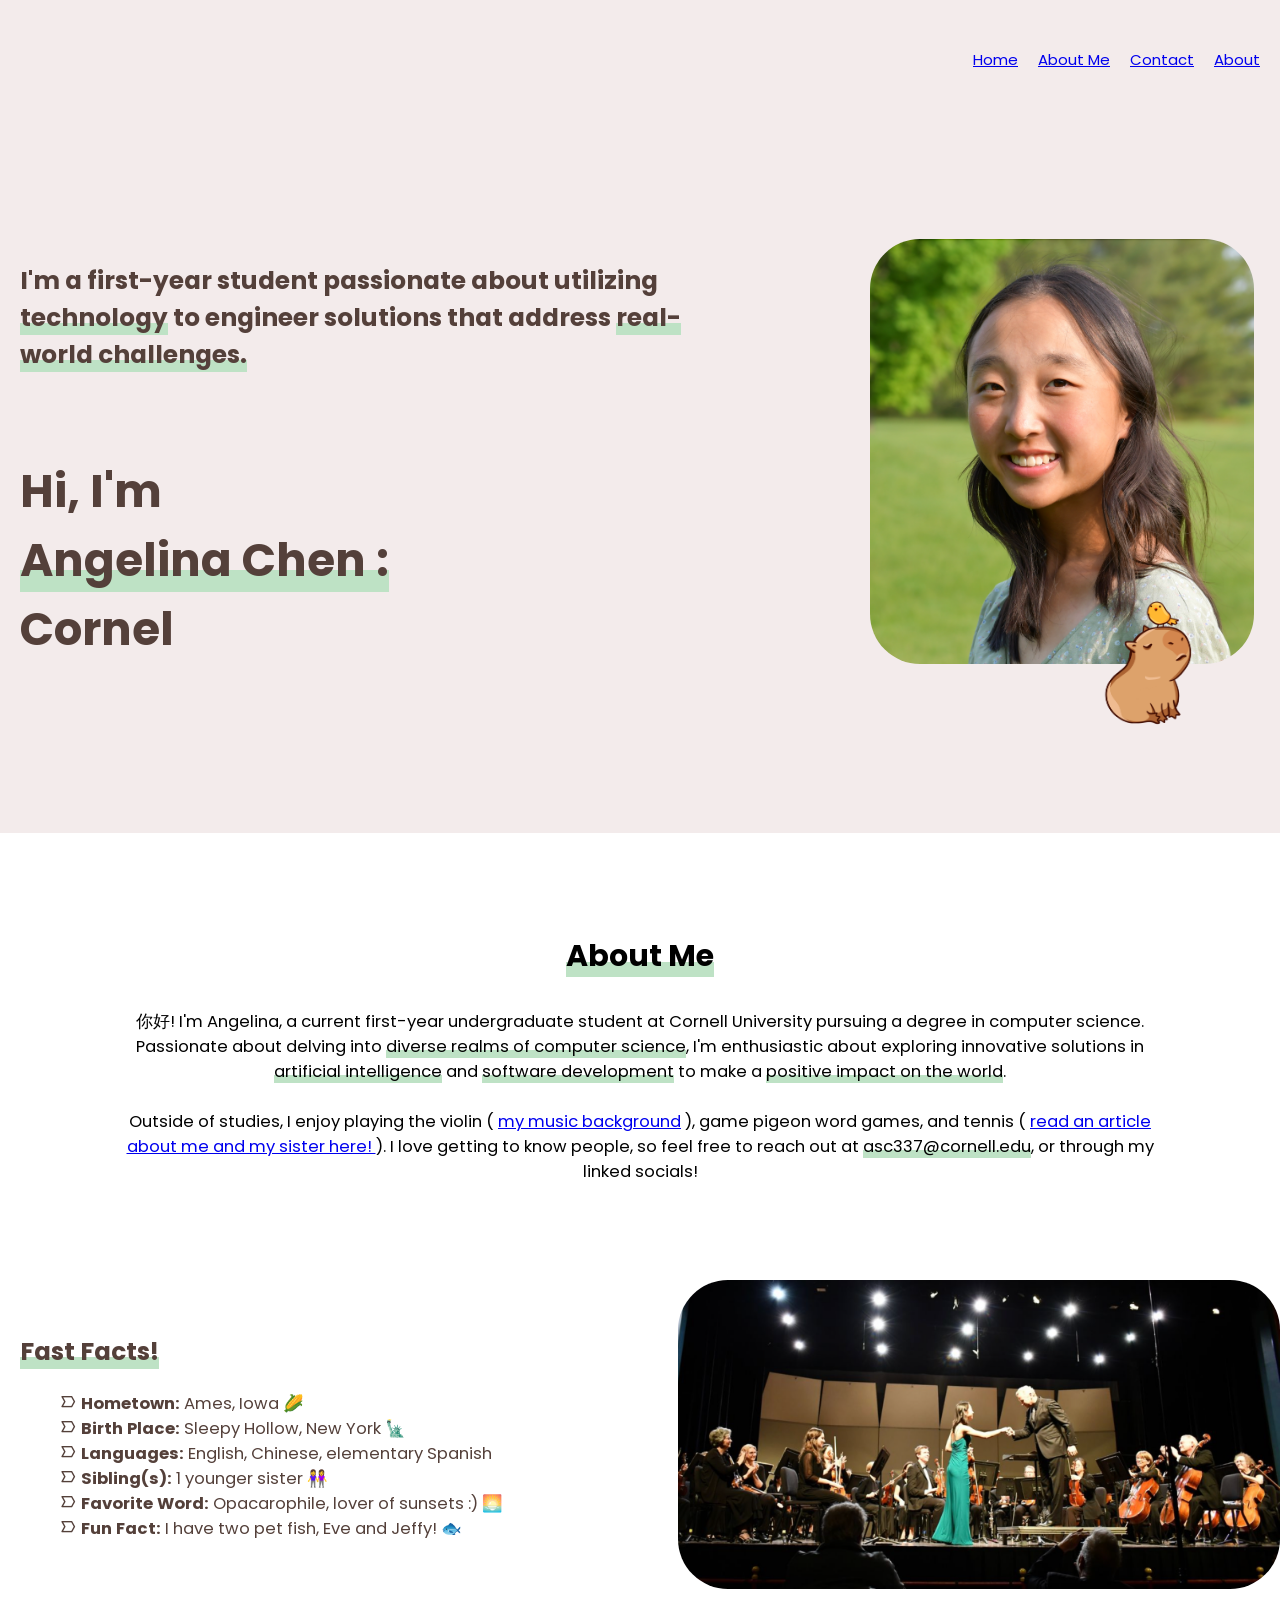
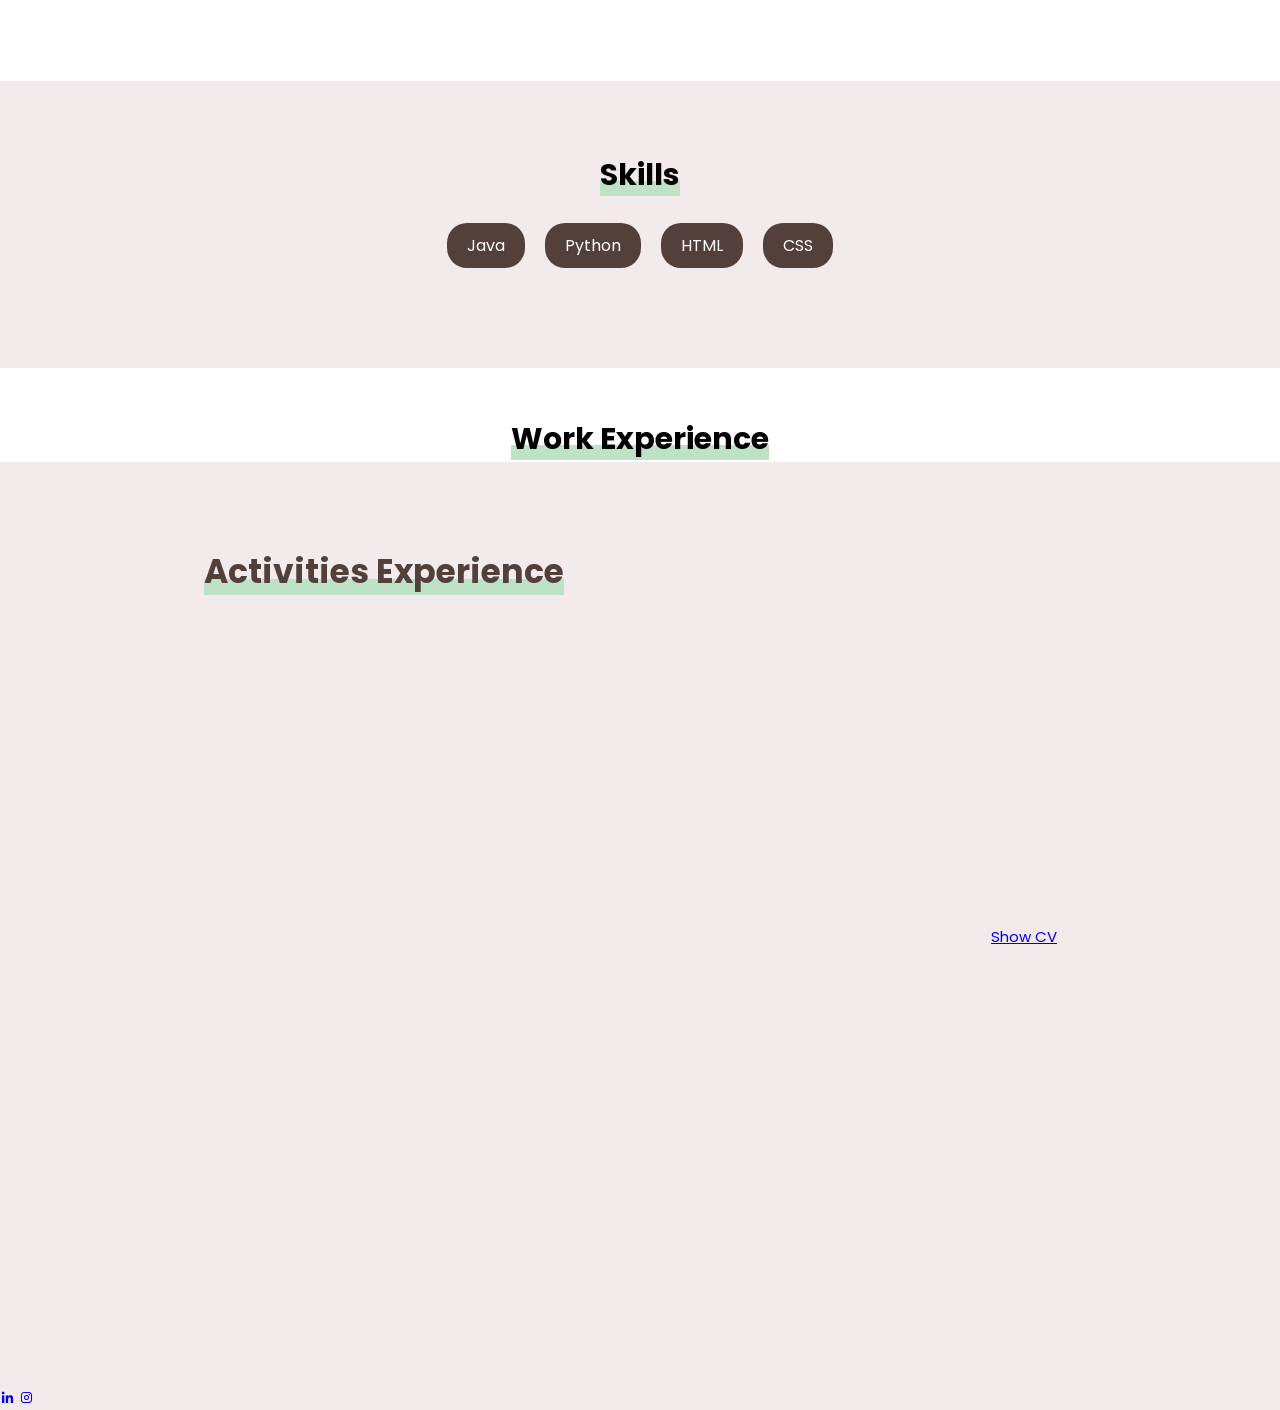
==== index.html @ 9dfc0153 "Added new files / base." ====
<html lang = "en">

    <head class = "beige-background">
        <meta charset="UTF-8">
        <meta name="viewport" content="width=device-width, initial-scale=1.0">

        <link rel="stylesheet" href="assets/css/styles.css">
        <link rel="shortcut icon" type="image/png" href="assets/images/aclogo.png"/>

        <link href='https://cdn.jsdelivr.net/npm/boxicons@2.0.7/css/boxicons.min.css' rel='stylesheet'>
        <link rel="stylesheet" href="https://use.fontawesome.com/releases/v5.15.2/css/all.css"
        integrity="sha384-vSIIfh2YWi9wW0r9iZe7RJPrKwp6bG+s9QZMoITbCckVJqGCCRhc+ccxNcdpHuYu" crossorigin="anonymous">

        <title> Angelina Chen</title>
    </head>


    <body class = "beige-backgroundd">
        
        <div class="topnav">
            <a class = "nav-icon" href="#home">Home</a>
            <a class = "nav-icon" href="#about">About Me</a>
            <a class = "nav-icon" href="#contact">Contact</a>
            <a class = "nav-icon" href="#about">About</a>
        </div>


        <br>
        <br>
        <br>


        <section>
            <br>
            <br>
            <br>
            <div class="container">
                <div class="text">
                    <h1> I'm a first-year student passionate about utilizing <span class = "highlight-green">technology</span>
                        to engineer solutions that address  <span class="highlight-green">real-world challenges.</span></h1>
                        <br><h1 class = "introduction-name"> Hi, I'm <br><span class="highlight-green">Angelina Chen :</span><br>
                            <span class="typed-text"> </span> <span class="cursor typing">&nbsp;</span></h1>
                </div>
                <div class="image">
                    <img src="assets/images/headshot.png"  alt="Profile Image" class = "round-borders"
                    width = "400"
                    height = "450">
                    <img class = "border1" src="assets/images/capybara.png" alt="Your Border" width = "300"
                    height = "350">
                    <br>
                    <br>
                    <br>
                    <br>
                </div>
               
              </div>
        


        </section>

        <!--about-->

        <section class= "white-background" id="about">
            <h2>
                <font color="#ffffff"> Spacer </font> </h2>
                <font color="#ffffff"> Spacer </font> </h2>
            <h2 class = "titles"><span class="highlight-green">About Me</span></h2>
        </div>
        <div class = "margin">
            <p> 你好! I'm Angelina, a current first-year undergraduate student at Cornell University
                pursuing a degree in computer science. Passionate about delving into <span class="highlight-green">diverse realms of computer science</span>, I'm enthusiastic about exploring innovative 
                solutions in <span class="highlight-green">artificial intelligence</span> and <span class="highlight-green">software development</span> to make a <span class="highlight-green">positive impact on the world</span>. 
                <br>
                <br> Outside of studies, I enjoy playing the violin ( 
                <a href = "https://cisymphony.org/2023-young-artists/"> my music background</a> ), game pigeon word
                games, and tennis (
                <a href = "https://www.amestrib.com/story/sports/high-school/2023/04/28/chen-sisters-have-ames-girls-tennis-looking-tough-in-2023-hoping-for-spot-at-ighsau-state-tournament/70143528007/">read an article
                    about me and my sister here! </a>). I love getting to know people, so feel free to reach out at <span class="highlight-green">asc337@cornell.edu</span>, or through my linked socials!</p>
        </div>
        <br>
            <br>
            
        <div class = "container">
            <div class = "text2">
                <h2><span class="highlight-green">Fast Facts!</span></h2>
                <ul>
                    <i class='bx bx-tag-alt'></i> <b>Hometown:</b> Ames, Iowa 🌽 </li>
                    <br>
                    <i class='bx bx-tag-alt'></i> <b>Birth Place:</b> Sleepy Hollow, New York 🗽 </li>
                    <br> 
                    <i class='bx bx-tag-alt'></i> <b>Languages:</b> English, Chinese, elementary Spanish</li>
                    <br>
                    <i class='bx bx-tag-alt'></i> <b>Sibling(s):</b> 1 younger sister 👭 </li>
                    <br>
                    <i class='bx bx-tag-alt'></i> <b>Favorite Word:</b> Opacarophile, lover of sunsets :) 🌅 </li>
                    <br>
                    <i class='bx bx-tag-alt'></i> <b>Fun Fact:</b> I have two pet fish, Eve and Jeffy! 🐟</li>
                    <br>
                                </ul>
            </div>
            <div class = "image2">
                <img src="assets/images/violin2.png"  alt="capybara2" class = "round-borders">
            </div>
            
        </div>

        <br>
            <br>
            <br>
            <br>

        </section>

        <section class = "skills section" id = "skills">

            <div class = "skillsss">
                <br>
                <br>
                <div>
                    <h2 class = "titles"> <span class= "highlight-green"> Skills </span> </h2>
                </div>

                <div class="button-container">
                    <a class="rounded-button">Java</a>
                    <a class="rounded-button">Python</a>
                    <a class="rounded-button">HTML</a>
                    <a class="rounded-button">CSS</a>
                  </div>

            </div>
        </section>

        <section class = "white-background" id = "experience">
            <font color="#ffffff"> Spacer </font> </h2>
            <font color="#ffffff"> Spacer </font> </h2>
            <div class = "container>
                <div class = "text">
                    <h2 class = "titles"><span class = "highlight-green">Work Experience</span></h2>
                </div>
                <div class = "text">
                    <h2 class = "titles"><span class = "highlight-green">Activities Experience</span></h2>
                </div>
            </div>
        </section>

        <a href="https://drive.google.com/file/d/1kTPzn9WC4bxWsTvla8ktMe9jPHrMLTq-/view?usp=sharing" target="_blank" class="button">Show CV</a>
        

        <div class = "home__social">
            <a href = "https://www.linkedin.com/in/angelina-chen-910b71279/" target = "_blank" class = "home__social-icon"><i
                class = 'bx bxl-linkedin'></i></a>
            <a href = "https://www.instagram.com/angelinaa.chen/" target = "_blank" class = "home__social-icon"><i
                class = 'bx bxl-instagram'></i></a>
        </div>

        <script src="assets/js/typer.js"></script>

    </body>
</html>
---- assets/css/styles.css ----
@import url("https://fonts.googleapis.com/css2?family=Poppins:wght@400;600;700&display=swap");

:root{
    --header-height: 3rem;
    --body-font: 'Poppins', sans-serif;
    --normal-font-size: 0.938rem;
  }



  @media screen and (max-width: 750px) {
    .svg-column {
      float: left;
      width: 100%;
      padding: 10px;
    }
    .triple-column {
      width: 100%;
    }
  }

  
body {
    margin: var(--header-height) 0 0 0;
    font-family: var(--body-font);
    font-size: var(--normal-font-size);
}

  .highlight-green {
    background: linear-gradient(180deg,rgba(255,255,255, 0) 65%, #bee2c5 65%);
  }

.typed-text{
    color: var(--second-color);
  }
  .cursor{
    font-size: 2.5rem;
    display: inline-block;
    width: .2rem;
    background-color: var(--second-color);
    margin-left: .1rem;
    animation: blink 1s infinite;
  }
  .cursor.typing{
    animation: none;
  }
  @keyframes blink{
    0%{background-color: var(--second-color);}
    49%{background-color: var(--second-color);}
    50%{background-color: transparent;}
    99%{background-color: transparent;}
    100%{background-color: var(--second-color);}
  }

  .introduction {
    margin-left: 5%;
    margin-right: 50%;
    margin-bottom: 5%;
    box-sizing: border-box;
  }

  .introduction-name {
    font-size: 275%;
  }

  .beige-background {
    background: #f3ebeb;
    display: flex;
    flex-direction: column;
    justify-content: center;
    align-items: center;
  }

  .nav-icon {
    margin-right: 20px;
  }

  .topnav {
    background: #f3ebeb;
    overflow: hidden;
    display: flex;
    justify-content: right;
  }

  .beige-backgroundd {
    background: #f3ebeb;
  }

  .white-background {
    margin-top: 100px;
    background: #ffffff;
  }

  .spacer {
    background: #ffffff;
    margin-bottom: 0px;
  }

  .home__img{
    position: absolute;
    right: 0;
    bottom: 0;
    width: 295px;
  }

  .container {
    max-width: 1300px;
    margin: 0 auto;
    overflow: hidden; 
  }

  .image {
    margin-top: 30px;
    float: right;
    width: 30%;
    box-sizing: border-box;
    margin-right: 2%;
  }

  .image2 {
    float: right;
    width: 47%;
    box-sizing: border-box;
  }

  .text2 {
    margin-top: 1%;
    float: left;
    width: 50%;
    padding: 20px;
    box-sizing: border-box;
    font-size: 110%;
    color:  #54403a;
  }

  .round-borders {
    border-radius: 50px;
  }

  img {
    width: 100%;
    height: auto;
  }

  .text {
    margin-top: 1%;
    float: left;
    width: 60%;
    padding: 20px;
    box-sizing: border-box;
    font-size: 110%;
    color:  #54403a;
  }

  .titles {
    font-size: 200%;
    text-align: center;
  }

  .about-me {
    text-align: center;
    font-size: 115%;
  }

  .margin {
    margin-left: 110px;
    margin-right: 110px;
    margin-top: 30px;
    margin-bottom: 50px;
    font-size: 110%;
    text-align: center;
  }

  /* capybara image */
  .border1 {
    position: absolute;
    top: 66%;
    right: 2%;
    z-index: 1;
    float: right;
    width: 15%;
    box-sizing: border-box;
  }

  .button {
    display: flex;
      align-items: center;
      justify-content: center;
      height: 100vh;
      margin: 0;
  }

  .button-container {
    display: flex;
    justify-content: center;
  }

  .rounded-button {
    display: inline-block;
    padding: 10px 20px;
    margin: 0 10px;
    border-radius: 20px;
    background-color: #54403a;
    color: #fff;
    text-decoration: none;
    text-align: center;
    font-size: 16px;
  }
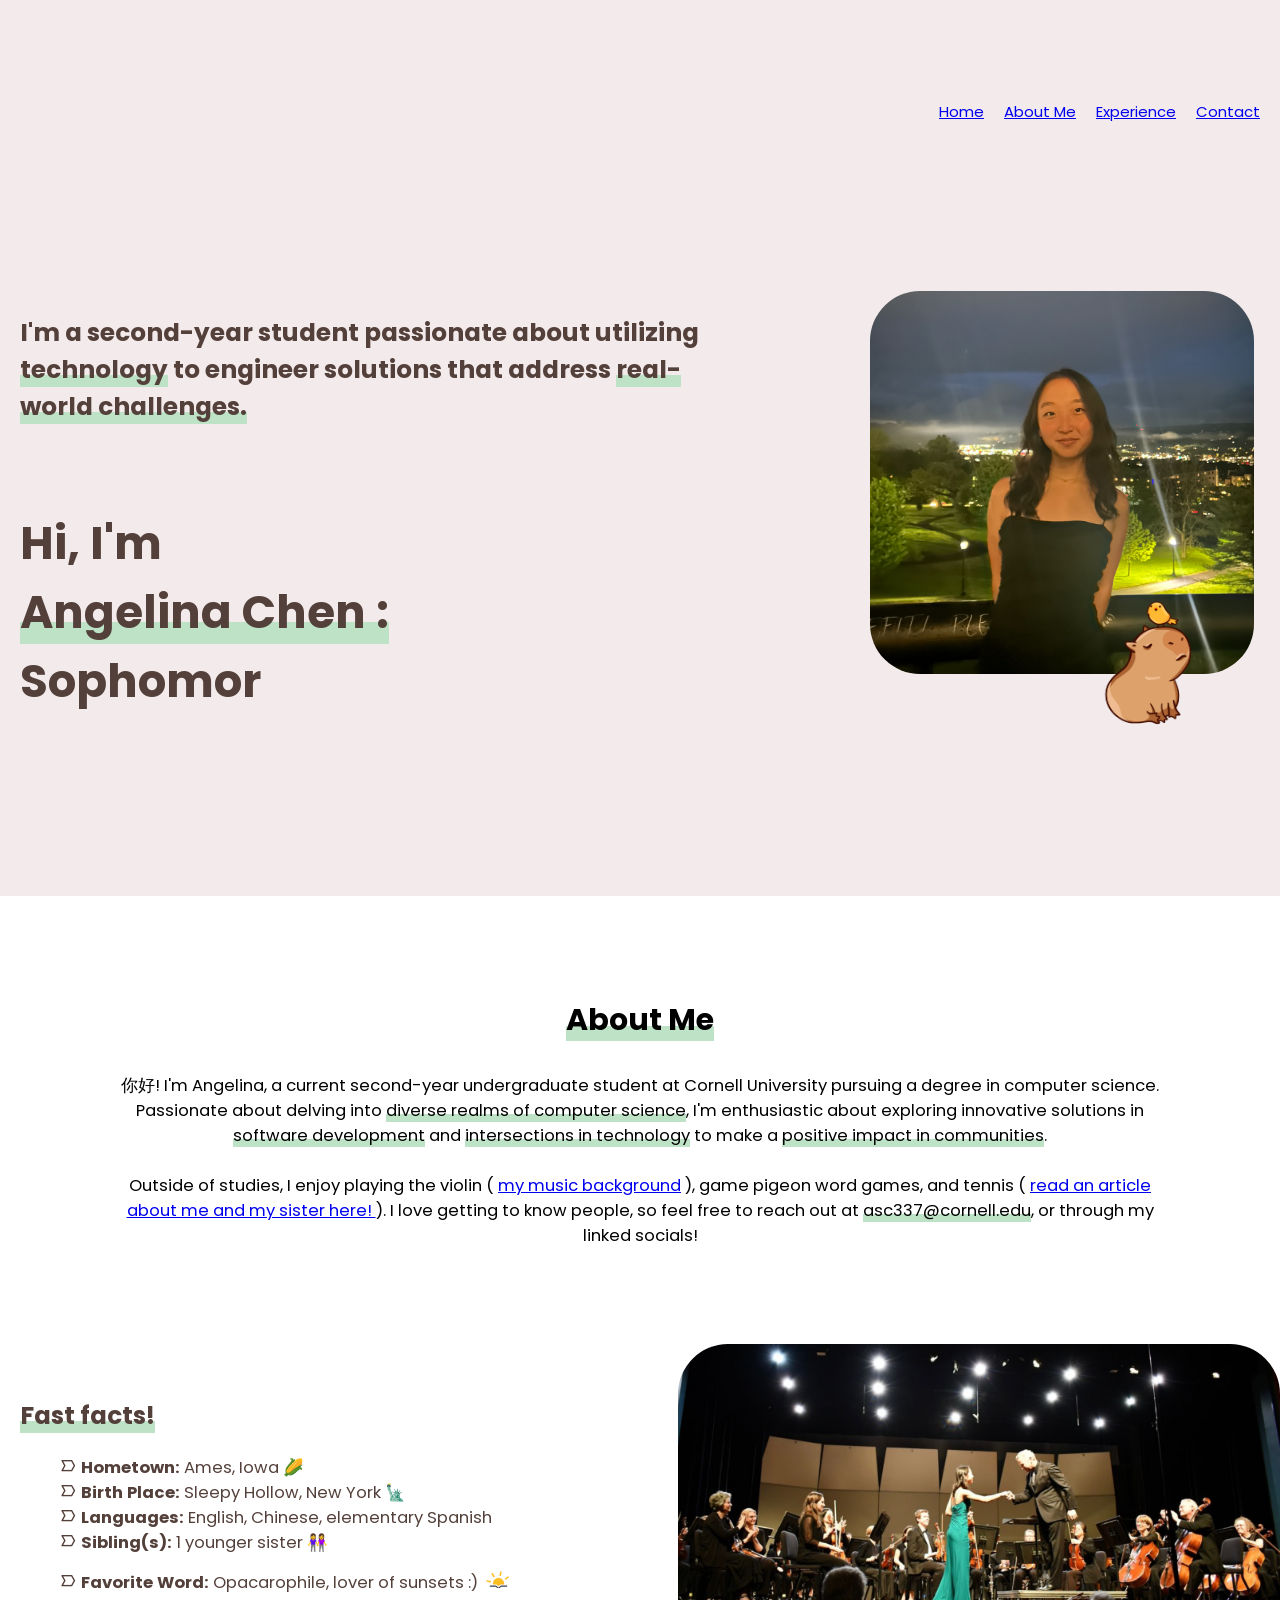
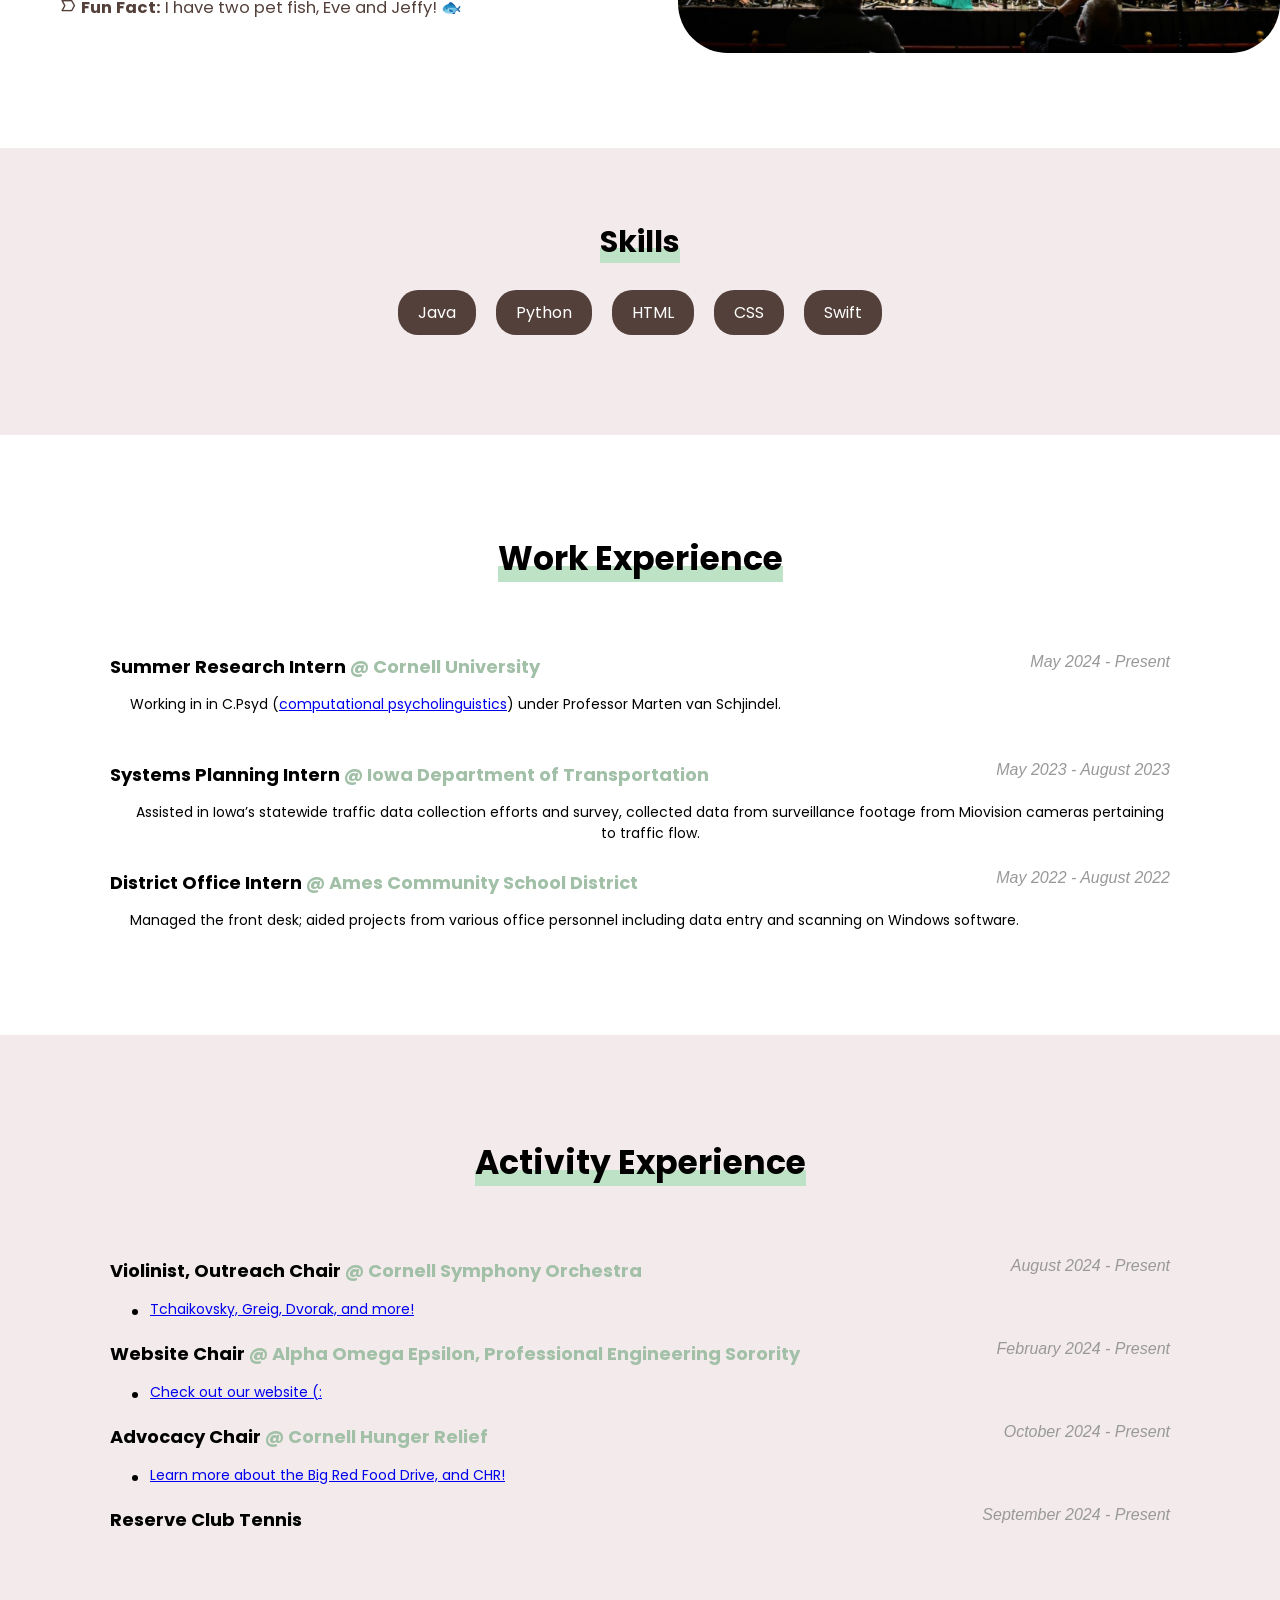
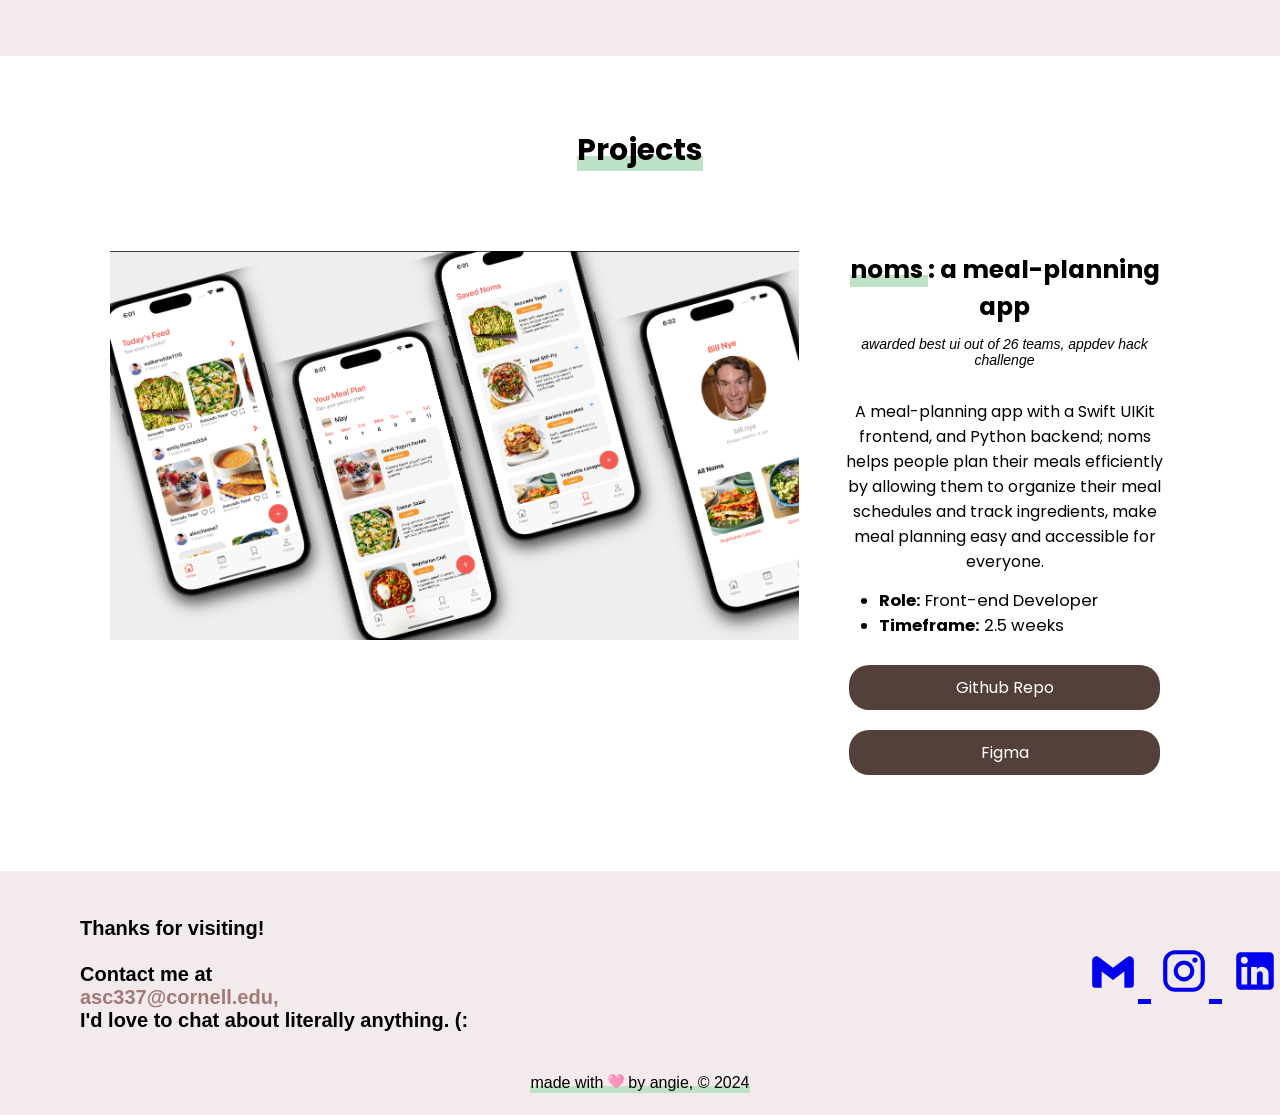
==== commit 39c11965: "Added work/activity experience, cleaned up code!" ====
--- a/index.html
+++ b/index.html
@@ -5,61 +5,65 @@
         <meta name="viewport" content="width=device-width, initial-scale=1.0">
 
         <link rel="stylesheet" href="assets/css/styles.css">
-        <link rel="shortcut icon" type="image/png" href="assets/images/aclogo.png"/>
+        <!-- <link rel="shortcut icon" type="image/png" href="assets/images/letter_a2.png"/> -->
+        <link rel="icon" type="image/png" href="assets/images/letter_a2.png">
 
         <link href='https://cdn.jsdelivr.net/npm/boxicons@2.0.7/css/boxicons.min.css' rel='stylesheet'>
         <link rel="stylesheet" href="https://use.fontawesome.com/releases/v5.15.2/css/all.css"
         integrity="sha384-vSIIfh2YWi9wW0r9iZe7RJPrKwp6bG+s9QZMoITbCckVJqGCCRhc+ccxNcdpHuYu" crossorigin="anonymous">
 
-        <title> Angelina Chen</title>
+        <title> hi, i'm angelina! </title>
     </head>
 
-
-    <body class = "beige-backgroundd">
+    <!--Introduction-->
+
+    <body class = "beige-background">
         
         <div class="topnav">
             <a class = "nav-icon" href="#home">Home</a>
             <a class = "nav-icon" href="#about">About Me</a>
+            <a class = "nav-icon" href = "#experience"> Experience </a>
             <a class = "nav-icon" href="#contact">Contact</a>
-            <a class = "nav-icon" href="#about">About</a>
-        </div>
-
-
-        <br>
-        <br>
-        <br>
-
+        </div>
+
+        <br>
+        <br>
+        <br>
 
         <section>
             <br>
             <br>
             <br>
-            <div class="container">
-                <div class="text">
-                    <h1> I'm a first-year student passionate about utilizing <span class = "highlight-green">technology</span>
+            <div class = "container">
+                <div class = "text">
+                    <h1> I'm a second-year student passionate about utilizing <span class = "highlight-green">technology</span>
                         to engineer solutions that address  <span class="highlight-green">real-world challenges.</span></h1>
-                        <br><h1 class = "introduction-name"> Hi, I'm <br><span class="highlight-green">Angelina Chen :</span><br>
-                            <span class="typed-text"> </span> <span class="cursor typing">&nbsp;</span></h1>
+                        <br><h1 class = "introduction-name"> Hi, I'm <br>
+                            <span class = "highlight-green">Angelina Chen :</span><br>
+                            <span class = "typed-text"> </span> <span class = "cursor typing">&nbsp;</span></h1>
                 </div>
                 <div class="image">
-                    <img src="assets/images/headshot.png"  alt="Profile Image" class = "round-borders"
+                    <img src="assets/images/myself_.png"  alt="Profile Image" class = "round-borders"
                     width = "400"
                     height = "450">
-                    <img class = "border1" src="assets/images/capybara.png" alt="Your Border" width = "300"
+                    <img class = "border1" src="assets/images/capybara.png" alt="border" width = "300"
                     height = "350">
-                    <br>
-                    <br>
-                    <br>
-                    <br>
+
+                    <br>
+                    <br>
+                    <br>
+                    <br>
+                    <br>
+
                 </div>
                
               </div>
         
-
-
-        </section>
-
-        <!--about-->
+              <br>
+
+        </section>
+
+        <!--About me section-->
 
         <section class= "white-background" id="about">
             <h2>
@@ -68,9 +72,9 @@
             <h2 class = "titles"><span class="highlight-green">About Me</span></h2>
         </div>
         <div class = "margin">
-            <p> 你好! I'm Angelina, a current first-year undergraduate student at Cornell University
+            <p> 你好! I'm Angelina, a current second-year undergraduate student at Cornell University
                 pursuing a degree in computer science. Passionate about delving into <span class="highlight-green">diverse realms of computer science</span>, I'm enthusiastic about exploring innovative 
-                solutions in <span class="highlight-green">artificial intelligence</span> and <span class="highlight-green">software development</span> to make a <span class="highlight-green">positive impact on the world</span>. 
+                solutions in <span class="highlight-green">software development</span> and <span class="highlight-green">intersections in technology</span> to make a <span class="highlight-green">positive impact in communities</span>. 
                 <br>
                 <br> Outside of studies, I enjoy playing the violin ( 
                 <a href = "https://cisymphony.org/2023-young-artists/"> my music background</a> ), game pigeon word
@@ -78,12 +82,15 @@
                 <a href = "https://www.amestrib.com/story/sports/high-school/2023/04/28/chen-sisters-have-ames-girls-tennis-looking-tough-in-2023-hoping-for-spot-at-ighsau-state-tournament/70143528007/">read an article
                     about me and my sister here! </a>). I love getting to know people, so feel free to reach out at <span class="highlight-green">asc337@cornell.edu</span>, or through my linked socials!</p>
         </div>
-        <br>
-            <br>
-            
+        
+        <br>
+        <br>
+        
+        <!--Facts about me!-->
+
         <div class = "container">
             <div class = "text2">
-                <h2><span class="highlight-green">Fast Facts!</span></h2>
+                <h2><span class="highlight-green"> Fast facts!</span></h2>
                 <ul>
                     <i class='bx bx-tag-alt'></i> <b>Hometown:</b> Ames, Iowa 🌽 </li>
                     <br>
@@ -93,7 +100,9 @@
                     <br>
                     <i class='bx bx-tag-alt'></i> <b>Sibling(s):</b> 1 younger sister 👭 </li>
                     <br>
-                    <i class='bx bx-tag-alt'></i> <b>Favorite Word:</b> Opacarophile, lover of sunsets :) 🌅 </li>
+                    <i class='bx bx-tag-alt'></i> <b>Favorite Word:</b> Opacarophile, lover of sunsets :) 
+                    <svg xmlns="http://www.w3.org/2000/svg" width="2em" height="2em" viewBox="0 -150 512 512"><defs><linearGradient id="meteoconsSunsetFill0" x1="150" x2="234" y1="119.2" y2="264.8" gradientUnits="userSpaceOnUse"><stop offset="0" stop-color="#fbbf24"/><stop offset=".5" stop-color="#fbbf24"/><stop offset="1" stop-color="#f59e0b"/></linearGradient><clipPath id="meteoconsSunsetFill1"><path fill="none" d="M512 306H296a21.5 21.5 0 0 0-14 5.3L256 334l-26-22.7a21.5 21.5 0 0 0-14-5.3H0V0h512Z"/></clipPath><symbol id="meteoconsSunsetFill2" viewBox="0 0 384 384"><circle cx="192" cy="192" r="84" fill="url(#meteoconsSunsetFill0)" stroke="#f8af18" stroke-miterlimit="10" stroke-width="6"/><path fill="none" stroke="#fbbf24" stroke-linecap="round" stroke-miterlimit="10" stroke-width="24" d="M192 61.7V12m0 360v-49.7m92.2-222.5l35-35M64.8 319.2l35.1-35.1m0-184.4l-35-35m254.5 254.5l-35.1-35.1M61.7 192H12m360 0h-49.7"><animateTransform additive="sum" attributeName="transform" dur="6s" repeatCount="indefinite" type="rotate" values="0 192 192; 45 192 192"/></path></symbol></defs><g clip-path="url(#meteoconsSunsetFill1)"><use width="384" height="384" href="#meteoconsSunsetFill2" transform="translate(64 100)"/></g><path fill="none" stroke="#374151" stroke-linecap="round" stroke-linejoin="round" stroke-width="18" d="M128 332h88l40 36l40-36h88"/></svg>
+                </li>
                     <br>
                     <i class='bx bx-tag-alt'></i> <b>Fun Fact:</b> I have two pet fish, Eve and Jeffy! 🐟</li>
                     <br>
@@ -106,15 +115,17 @@
         </div>
 
         <br>
-            <br>
-            <br>
-            <br>
-
-        </section>
-
-        <section class = "skills section" id = "skills">
-
-            <div class = "skillsss">
+        <br>
+        <br>
+        <br>
+
+        </section>
+
+        <!--Skills section -->
+
+        <section id = "skills">
+
+            <div>
                 <br>
                 <br>
                 <div>
@@ -126,33 +137,178 @@
                     <a class="rounded-button">Python</a>
                     <a class="rounded-button">HTML</a>
                     <a class="rounded-button">CSS</a>
+                    <a class="rounded-button">Swift</a>
                   </div>
 
             </div>
         </section>
 
-        <section class = "white-background" id = "experience">
-            <font color="#ffffff"> Spacer </font> </h2>
-            <font color="#ffffff"> Spacer </font> </h2>
-            <div class = "container>
-                <div class = "text">
-                    <h2 class = "titles"><span class = "highlight-green">Work Experience</span></h2>
-                </div>
-                <div class = "text">
-                    <h2 class = "titles"><span class = "highlight-green">Activities Experience</span></h2>
-                </div>
-            </div>
-        </section>
-
-        <a href="https://drive.google.com/file/d/1kTPzn9WC4bxWsTvla8ktMe9jPHrMLTq-/view?usp=sharing" target="_blank" class="button">Show CV</a>
-        
-
-        <div class = "home__social">
-            <a href = "https://www.linkedin.com/in/angelina-chen-910b71279/" target = "_blank" class = "home__social-icon"><i
-                class = 'bx bxl-linkedin'></i></a>
-            <a href = "https://www.instagram.com/angelinaa.chen/" target = "_blank" class = "home__social-icon"><i
-                class = 'bx bxl-instagram'></i></a>
-        </div>
+        <section class= "white-background" id="experience">
+
+            <br>
+            <br>
+            <br>
+
+
+            <div class = "margin">
+                <h2 class = "titles"><span class="highlight-green">Work Experience</span></h2>
+                
+                <br>
+                <p><span style = "float: left; font-size: 18px;"><b>Summer Research Intern </b><span class = "green-text"> @ Cornell University</span> </span> <span
+                    class = "grey-text">&nbsp;May 2024 - Present </span></p>
+                <br>
+                <p style="margin-left: 20px;"><span style="float: left; font-size: 14px;"">Working in in C.Psyd (<a href = "https://c-psyd.github.io">computational psycholinguistics</a>) under Professor Marten van Schjindel.</span></p>
+                <br>
+                <br>
+                <p><span style = "float: left; font-size: 18px;"><b>Systems Planning Intern </b> <span class = "green-text">@ Iowa Department of Transportation</span> </span> <span
+                    class = "grey-text">&nbsp;May 2023 - August 2023 </span></p>
+                <br>
+                <p style="margin-left: 20px;"><span style="float: left; font-size: 14px;"">Assisted in Iowa’s statewide traffic data collection efforts and survey, collected data from surveillance footage 
+                    from Miovision cameras pertaining to traffic flow.</span></p>
+                <br>
+                <br>
+                <p><span style = "float: left; font-size: 18px;"><b>District Office Intern </b><span class = "green-text">@ Ames Community School District</span> </span> <span
+                    class = "grey-text">&nbsp;May 2022 - August 2022 </span></p>
+                    <br>
+                    <p style="margin-left: 20px;"><span style="float: left; font-size: 14px;"">
+                        Managed the front desk; aided projects from various office personnel including data entry and scanning on Windows software.
+                    </span></p>
+                <br>
+                <br>
+                <br>
+                <br>
+                <br>
+
+            </div>
+
+
+        </div>
+        </section>
+
+
+        <section id = "activity">
+            <br>
+            <div class = "margin">
+                <div>
+                    <h2 class = "titles"> <span class= "highlight-green"> Activity Experience </span> </h2>
+                </div>
+
+                    <br>
+                    <p><span style = "float: left; font-size: 18px;"><b>Violinist, Outreach Chair </b><span class = "green-text"> @ Cornell Symphony Orchestra </span> </span> <span
+                        class = "grey-text">&nbsp;August 2024 - Present </span></p>
+                    <br>
+                    <ul>
+                        <li><span style = "float: left; font-size: 14px"> <a href = "https://www.cuorchestra.org"> Tchaikovsky, Greig, Dvorak, and more! </a>  </span></li>
+                    </ul>
+                    <!-- <p style="margin-left: 20px;"><span style="float: left; font-size: 14px;"">Working in in C.Psyd under Professor Marten van Schjindel.</span></p> -->
+                    <p><span style = "float: left; font-size: 18px;"><b>Website Chair </b> <span class = "green-text">@ Alpha Omega Epsilon, Professional Engineering Sorority</span> </span> <span
+                        class = "grey-text">&nbsp;February 2024 - Present </span></p>
+                    <br>
+                    <ul>
+                        <li><span style = "float: left; font-size: 14px"> <a href = "https://aoecornell.com"> Check out our website (:</a>  </span></li>
+                    </ul>
+                    <!-- <p style="margin-left: 20px;"><span style="float: left; font-size: 14px;"">Assisted in Iowa’s statewide traffic data collection efforts and survey, collected data from surveillance footage 
+                        from Miovision cameras pertaining to traffic flow.</span></p> -->
+                    <p><span style = "float: left; font-size: 18px;"><b>Advocacy Chair </b> <span class = "green-text">@ Cornell Hunger Relief</span> </span> <span
+                        class = "grey-text">&nbsp;October 2024 - Present </span></p>
+                    <br>
+                    <ul>
+                        <li><span style = "float: left; font-size: 14px"> <a href = "https://cornell.campusgroups.com/chrp/home/"> Learn more about the Big Red Food Drive, and CHR! </a>  </span></li>
+                    </ul>
+                    <p><b><span style = "float: left; font-size: 18px;">Reserve Club Tennis </span> </b> <span
+                        class = "grey-text">&nbsp;September 2024 - Present </span></p>
+                    <br>
+                    <br>
+
+
+            </div>
+        </section>
+
+        
+        <section class= "white-background" id="projects">
+            <br>
+            <br>
+
+
+            <div>
+                <h2 class = "titles"> <span class= "highlight-green"> Projects </span> </h2>
+            </div>
+            <br>
+
+            <div class = "margin">
+                <div class="projects-container">
+                    <div class = "projects-image">
+                        <img src="assets/images/noms_ss.png">
+                    </div>
+                    <div class = "projects-text">
+                        <h2><span class = "highlight-green"> noms </span>: a meal-planning app</h2>
+                        <p><span style = "font-size: 14px"><i>awarded best ui out of 26 teams, appdev hack challenge</i></span></p>
+                        <br>
+                        <p style = "float: left; font-size: 16px">A meal-planning app with a Swift UIKit frontend, and Python backend; noms helps people plan their meals efficiently by allowing them to organize their meal schedules and track ingredients, 
+                            make meal planning easy and accessible for everyone.</p>
+                        <ul style = "margin-top: -2px">
+                            <li style = "float:left">
+                                <b>Role:</b> Front-end Developer
+                            </li>
+                            <br>
+                            <li style = "float:left">
+                                <b>Timeframe:</b> 2.5 weeks
+                            </li>
+
+                        </ul>
+                        <a href = "https://github.com/angelinaa-chen/noms_"; class="rounded-button"; style = "margin-top: 10px">Github Repo</a>
+                        <br>
+                        <a href = "https://www.figma.com/design/D7OjZYVLTsXZk6HIoNmPtB/HACK-CHALLENGE---NOMS?node-id=1-4&t=ofI1ltmIpyGjyYMt-0"; class="rounded-button"; style = "margin-top: -5px">Figma</a>
+
+                    </div>
+                </div>
+
+            </div>
+            
+
+
+        </div>
+        <br>
+        <br>
+        </section>
+        
+        <br>
+        <br>
+        
+        <!-- Thank-you note + socials! -->
+
+        <section>
+                <div class = "socials-container">
+                    <div class = "socials-text">
+                        Thanks for visiting!
+                        <br>
+                        <br>
+                        Contact me at <span style = "color: #a17979">asc337@cornell.edu, </span> I'd love to chat about literally anything. (:
+
+                    </div>
+                    <div class = "socials-icons">
+                        <a href="mailto:asc337@cornell.edu">
+                        <svg xmlns="http://www.w3.org/2000/svg" width="1em" height="1em" viewBox="0 0 24 24"><path d="M18.73 5.41l-1.28 1L12 10.46L6.55 6.37l-1.28-1A2 2 0 0 0 2 7.05v11.59A1.36 1.36 0 0 0 3.36 20h3.19v-7.72L12 16.37l5.45-4.09V20h3.19A1.36 1.36 0 0 0 22 18.64V7.05a2 2 0 0 0-3.27-1.64z" fill="currentColor"/></svg>
+                        </a>
+                        <span style = "padding-left: 8px; padding-top: 100px;">
+                        <a href="https://www.instagram.com/angelinaa.chen/">
+                        <svg xmlns="http://www.w3.org/2000/svg" width="1em" height="1em" viewBox="0 0 24 24"><path fill="currentColor" d="M7.8 2h8.4C19.4 2 22 4.6 22 7.8v8.4a5.8 5.8 0 0 1-5.8 5.8H7.8C4.6 22 2 19.4 2 16.2V7.8A5.8 5.8 0 0 1 7.8 2m-.2 2A3.6 3.6 0 0 0 4 7.6v8.8C4 18.39 5.61 20 7.6 20h8.8a3.6 3.6 0 0 0 3.6-3.6V7.6C20 5.61 18.39 4 16.4 4zm9.65 1.5a1.25 1.25 0 0 1 1.25 1.25A1.25 1.25 0 0 1 17.25 8A1.25 1.25 0 0 1 16 6.75a1.25 1.25 0 0 1 1.25-1.25M12 7a5 5 0 0 1 5 5a5 5 0 0 1-5 5a5 5 0 0 1-5-5a5 5 0 0 1 5-5m0 2a3 3 0 0 0-3 3a3 3 0 0 0 3 3a3 3 0 0 0 3-3a3 3 0 0 0-3-3"/></svg>
+                        </a>
+                        </span>
+                        <a href="https://www.linkedin.com/in/angelina-chen-910b71279/">
+                        <span style = "padding-left: 8px; padding-top: 10px;"></span>
+                        <svg xmlns="http://www.w3.org/2000/svg" width="1em" height="1em" viewBox="0 0 24 24"><path fill="currentColor" d="M19 3a2 2 0 0 1 2 2v14a2 2 0 0 1-2 2H5a2 2 0 0 1-2-2V5a2 2 0 0 1 2-2zm-.5 15.5v-5.3a3.26 3.26 0 0 0-3.26-3.26c-.85 0-1.84.52-2.32 1.3v-1.11h-2.79v8.37h2.79v-4.93c0-.77.62-1.4 1.39-1.4a1.4 1.4 0 0 1 1.4 1.4v4.93zM6.88 8.56a1.68 1.68 0 0 0 1.68-1.68c0-.93-.75-1.69-1.68-1.69a1.69 1.69 0 0 0-1.69 1.69c0 .93.76 1.68 1.69 1.68m1.39 9.94v-8.37H5.5v8.37z"/></svg>
+                        </a>
+                        </span>
+                    </div>
+                </div>
+            
+            <center><span class = "highlight-green"><span style = "font-size: 16px; font-weight: lighter">made with
+                <svg xmlns="http://www.w3.org/2000/svg" width="1em" height="1em" viewBox="0 -12 128 128"><path fill="#ff94bd" d="M93.99 8.97c-21.91 0-29.96 22.39-29.96 22.39s-7.94-22.39-30-22.39c-16.58 0-35.48 13.14-28.5 43.01s58.56 67.08 58.56 67.08s51.39-37.21 58.38-67.08c6.98-29.87-10.56-43.01-28.48-43.01"/><path fill="#ff61a9" d="M30.65 11.2c17.2 0 25.74 18.49 28.5 25.98c.39 1.07 1.88 1.1 2.33.06L64 31.35C60.45 20.01 50.69 8.97 34.03 8.97c-6.9 0-14.19 2.28-19.86 7.09c5.01-3.29 10.88-4.86 16.48-4.86m63.34-2.23c-5.29 0-9.77 1.54-13.53 3.85c2.64-1.02 5.56-1.62 8.8-1.62c16.21 0 30.72 12.29 24.17 40.7c-5.62 24.39-38.46 53.98-48.49 65.27c-.64.72-.86 1.88-.86 1.88s51.39-37.21 58.38-67.08c6.99-29.86-11.89-43-28.47-43"/><path fill="#f9d2e1" d="M17.04 24.82c3.75-4.68 10.45-8.55 16.13-4.09c3.07 2.41 1.73 7.35-1.02 9.43c-4 3.04-7.48 4.87-9.92 9.63c-1.46 2.86-2.34 5.99-2.79 9.18c-.18 1.26-1.83 1.57-2.45.46c-4.22-7.48-5.42-17.78.05-24.61m60.12 9.84c-1.76 0-3-1.7-2.36-3.34c1.19-3.02 2.73-5.94 4.58-8.54c2.74-3.84 7.95-6.08 11.25-3.75c3.38 2.38 2.94 7.14.57 9.44c-5.09 4.93-11.51 6.19-14.04 6.19"/></svg>
+                by angie, © 2024
+            </span></span></center>
+            <br>
+        </section>        
 
         <script src="assets/js/typer.js"></script>
 
--- a/assets/css/styles.css
+++ b/assets/css/styles.css
@@ -26,9 +26,9 @@
     font-size: var(--normal-font-size);
 }
 
-  .highlight-green {
+.highlight-green {
     background: linear-gradient(180deg,rgba(255,255,255, 0) 65%, #bee2c5 65%);
-  }
+}
 
 .typed-text{
     color: var(--second-color);
@@ -44,6 +44,7 @@
   .cursor.typing{
     animation: none;
   }
+  
   @keyframes blink{
     0%{background-color: var(--second-color);}
     49%{background-color: var(--second-color);}
@@ -52,23 +53,13 @@
     100%{background-color: var(--second-color);}
   }
 
-  .introduction {
-    margin-left: 5%;
-    margin-right: 50%;
-    margin-bottom: 5%;
-    box-sizing: border-box;
-  }
-
   .introduction-name {
     font-size: 275%;
   }
 
   .beige-background {
+    margin-top: 100px;
     background: #f3ebeb;
-    display: flex;
-    flex-direction: column;
-    justify-content: center;
-    align-items: center;
   }
 
   .nav-icon {
@@ -80,10 +71,6 @@
     overflow: hidden;
     display: flex;
     justify-content: right;
-  }
-
-  .beige-backgroundd {
-    background: #f3ebeb;
   }
 
   .white-background {
@@ -172,6 +159,7 @@
   }
 
   /* capybara image */
+
   .border1 {
     position: absolute;
     top: 66%;
@@ -180,14 +168,6 @@
     float: right;
     width: 15%;
     box-sizing: border-box;
-  }
-
-  .button {
-    display: flex;
-      align-items: center;
-      justify-content: center;
-      height: 100vh;
-      margin: 0;
   }
 
   .button-container {
@@ -207,6 +187,80 @@
     font-size: 16px;
   }
 
+  .green-text {
+    color: #a1c0a7;
+  font-weight: bold;
+  }
+
+  .grey-text {
+    color: #999999;
+    float: right;
+    font-size: 16px;
+    font-style: italic;
+  }
+
+  .projects-container {
+    display: flex;
+    flex-wrap: wrap;
+  }
+
+  .socials-container {
+    display: flex;
+    flex-wrap: wrap;
+  }
+
+  .socials-text {
+    flex: 1;
+    max-width: 70%;
+    padding-right: 140px;
+    padding-left: 80px;
+    display: flex;
+    flex-direction: column;
+    justify-content: left;
+    font-size: 20px;
+    font-weight: 550;
+    padding-bottom: 40px;
+  }
+
+  .socials-icons {
+    padding-top: 25px;
+    font-size: 50px;
+    float: right;
+  }
+
+.projects-image {
+    flex: 0 0 65%;
+    max-width: 65%;
+    padding-right: 20px;
+}
+
+.projects-image img {
+    width: 100%;
+    height: auto;
+}
+
+.projects-text {
+    flex: 1;
+    max-width: 35%;
+    padding-left: 20px;
+    display: flex;
+    flex-direction: column;
+    justify-content: center;
+}
+
+.projects-text h2 {
+    margin-top: 0;
+}
+
+.projects-text p {
+    margin-top: -10px;
+}
+
+
+
+
+
+
 
 
   
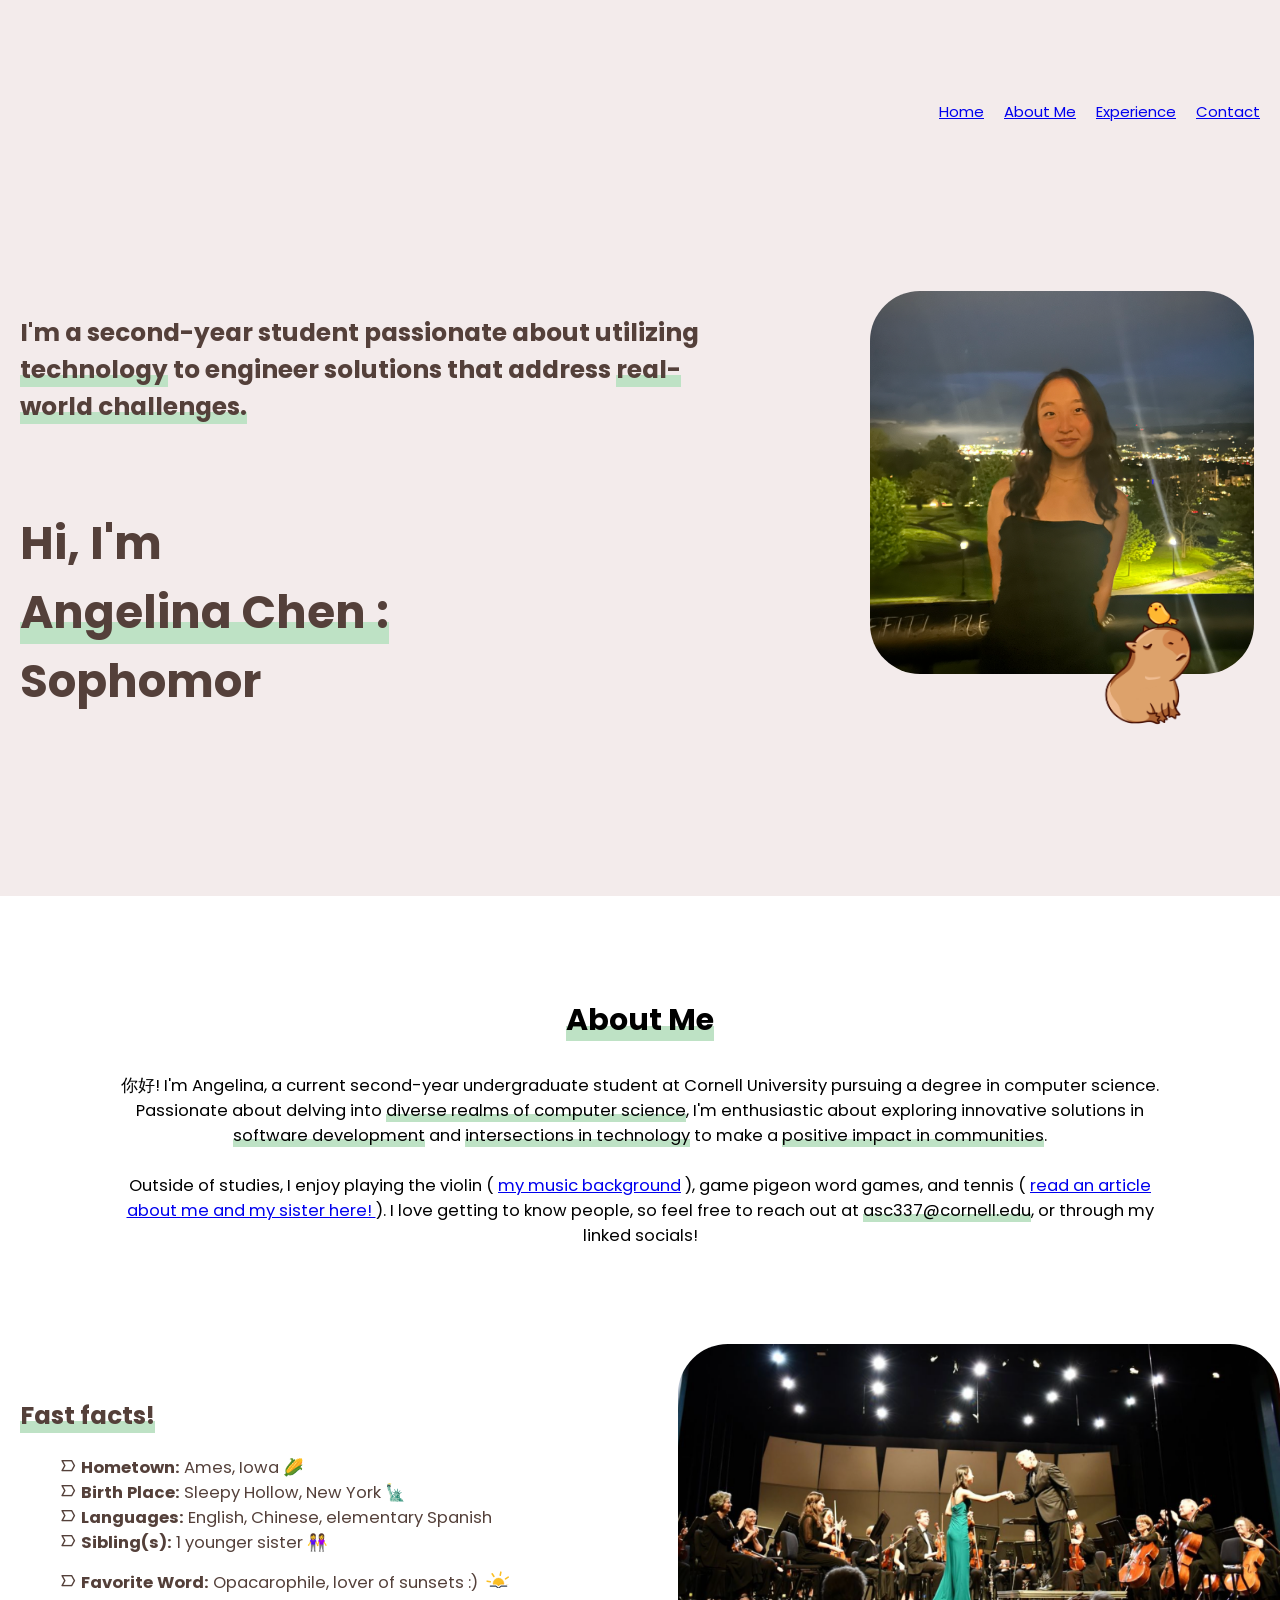
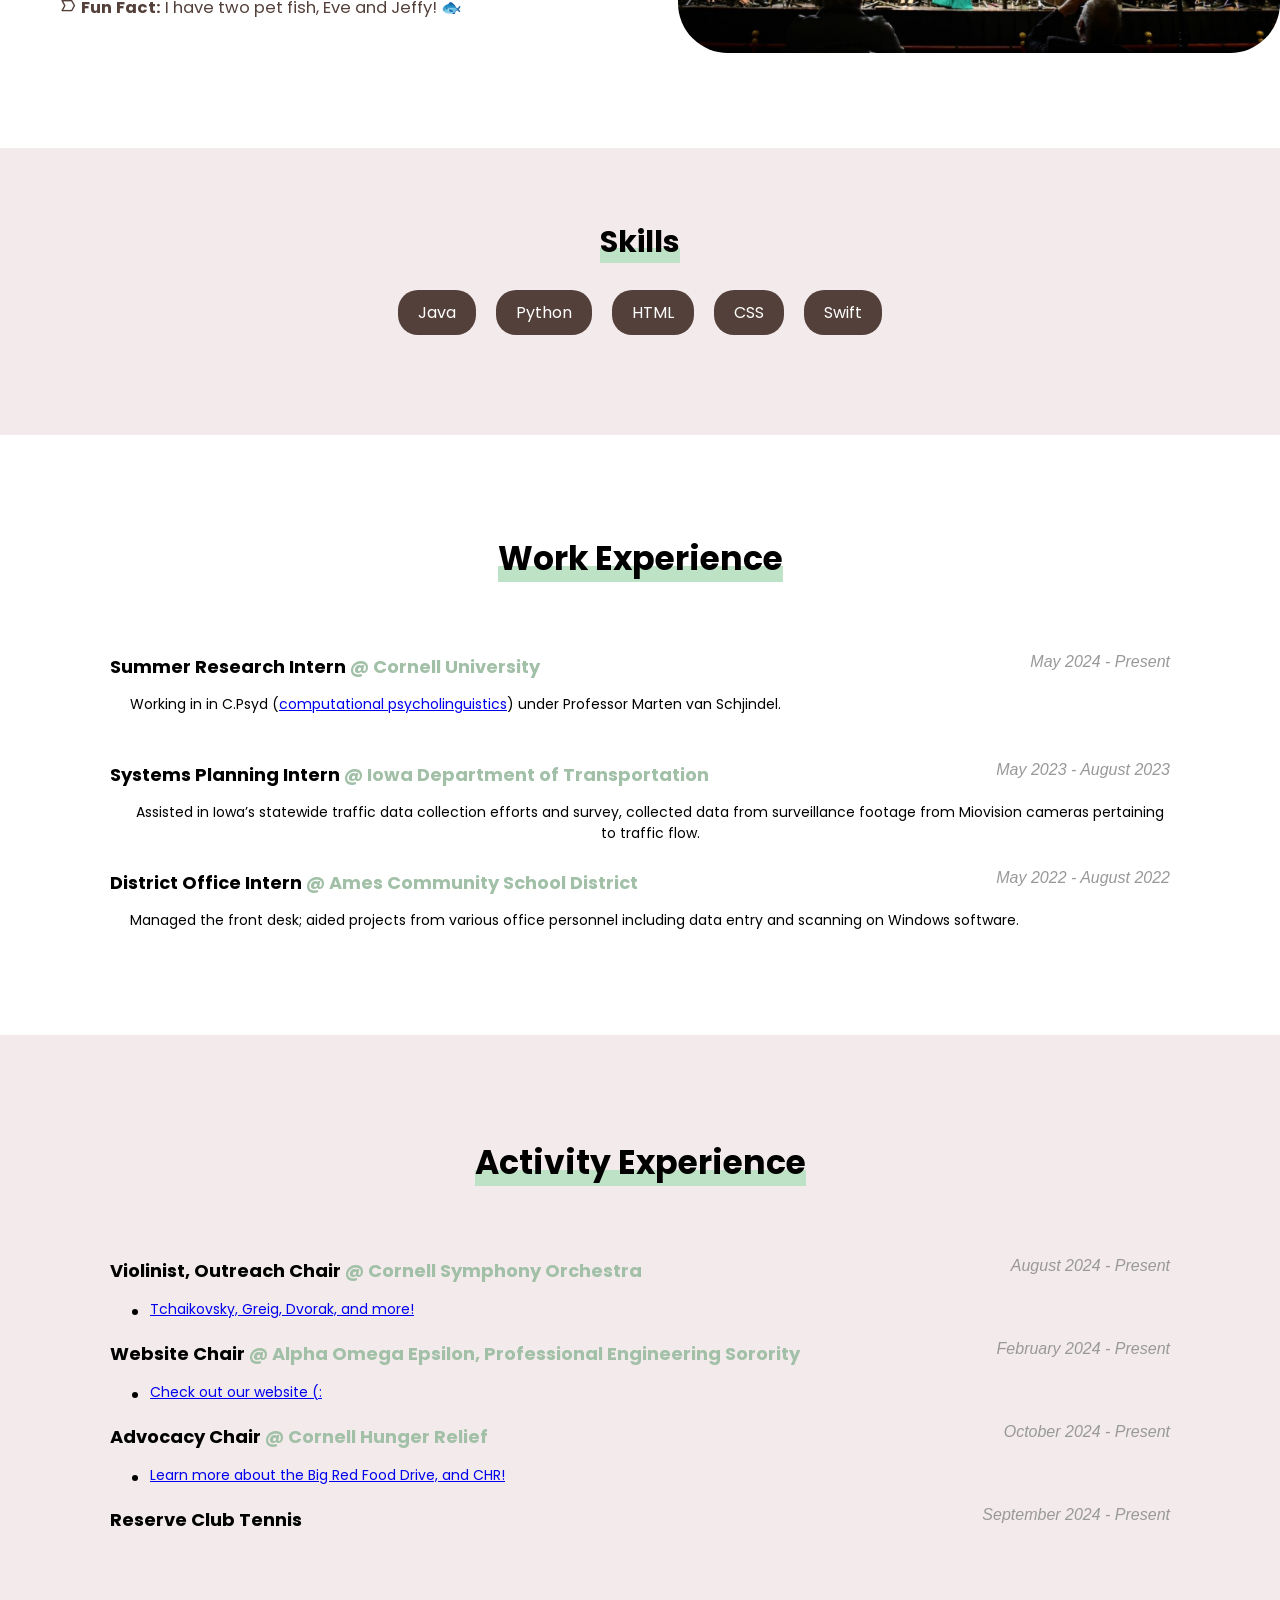
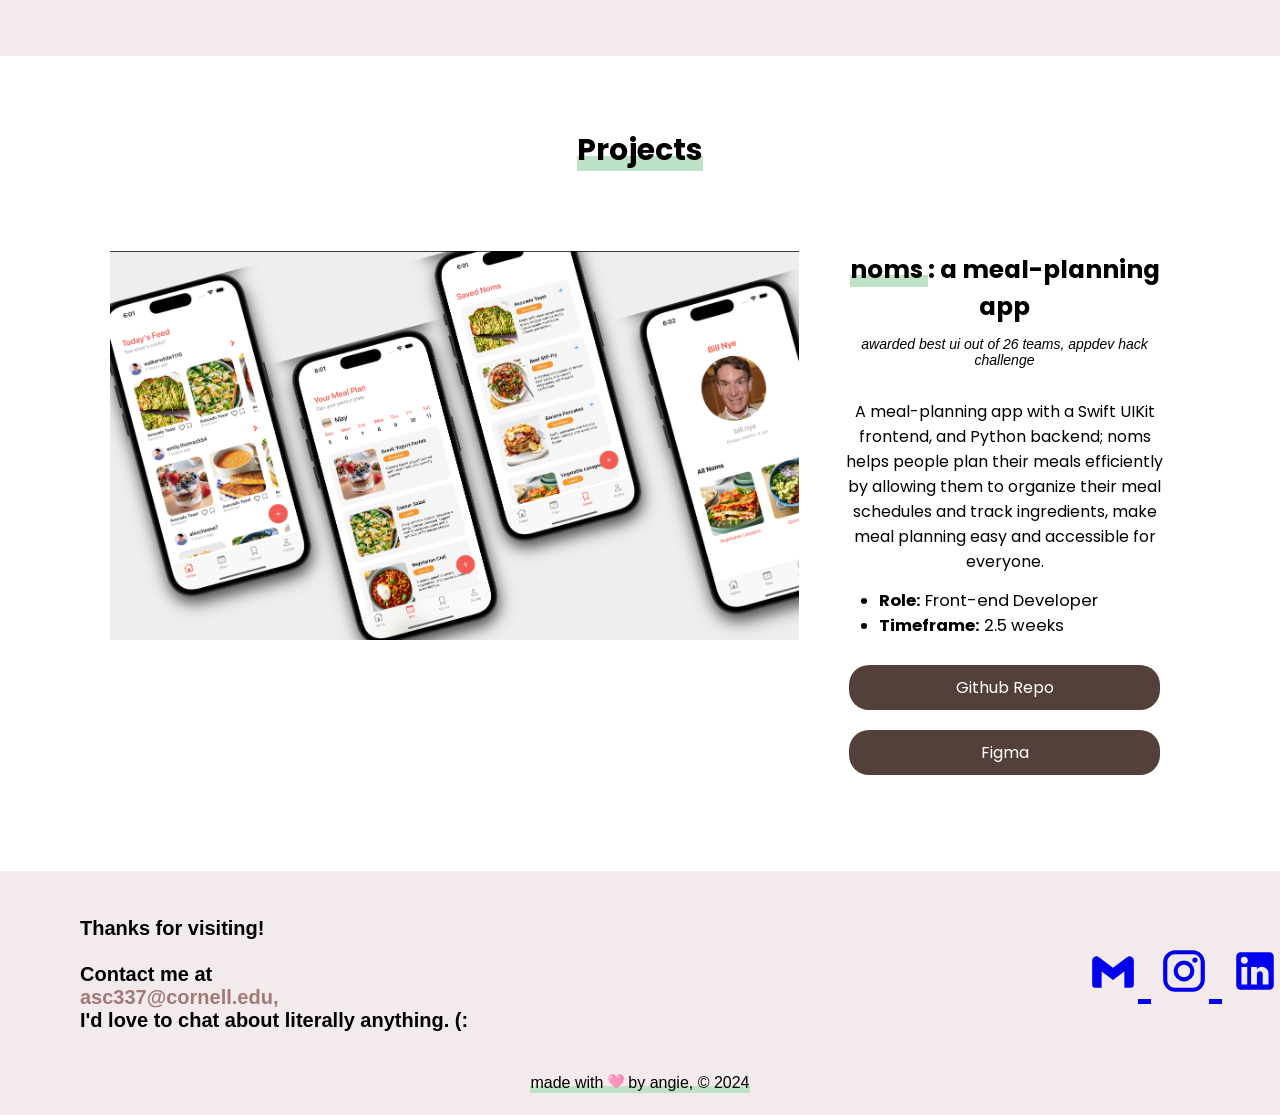
==== commit 969aba8d: "Trying again.." ====
--- a/index.html
+++ b/index.html
@@ -15,7 +15,7 @@
         <title> hi, i'm angelina! </title>
     </head>
 
-    <!--Introduction-->
+    <!--Introduction--->
 
     <body class = "beige-background">
         
--- a/assets/css/styles.css
+++ b/assets/css/styles.css
@@ -254,7 +254,7 @@
 
 .projects-text p {
     margin-top: -10px;
-}
+} 
 
 
 
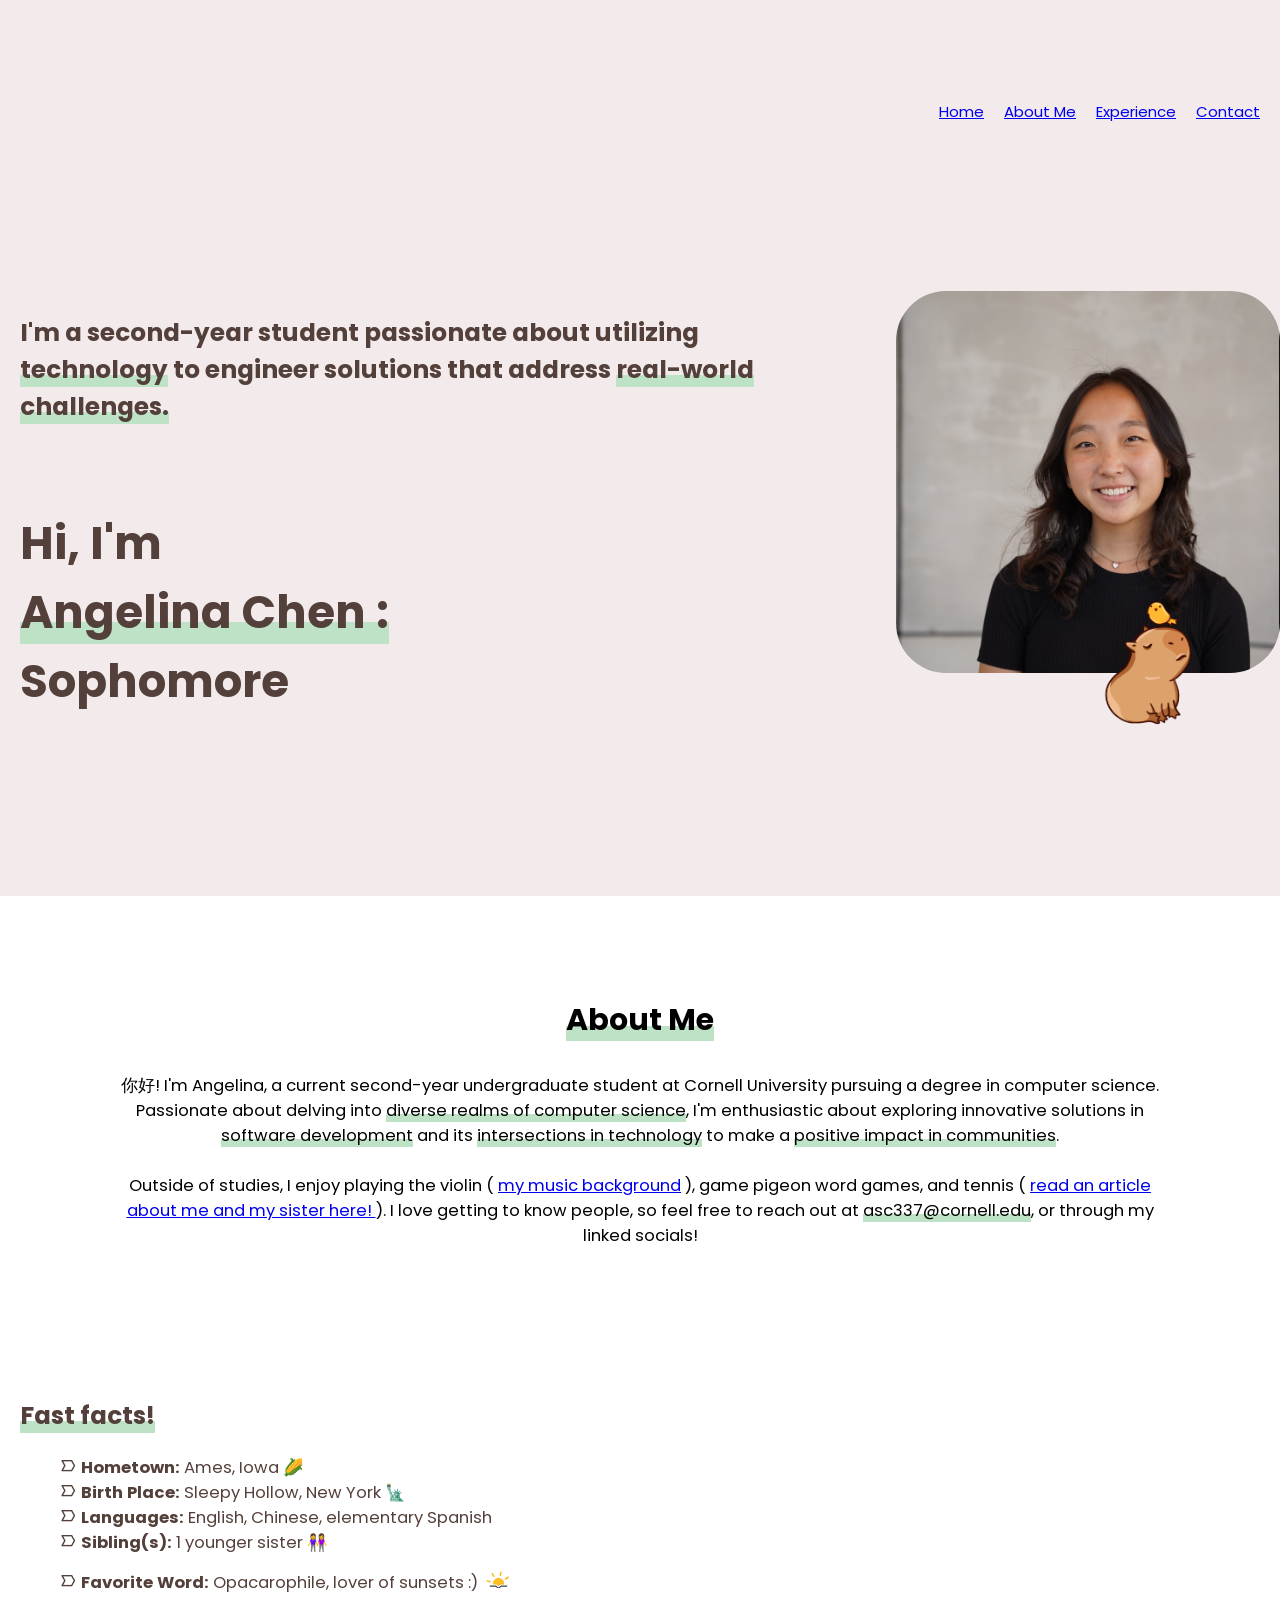
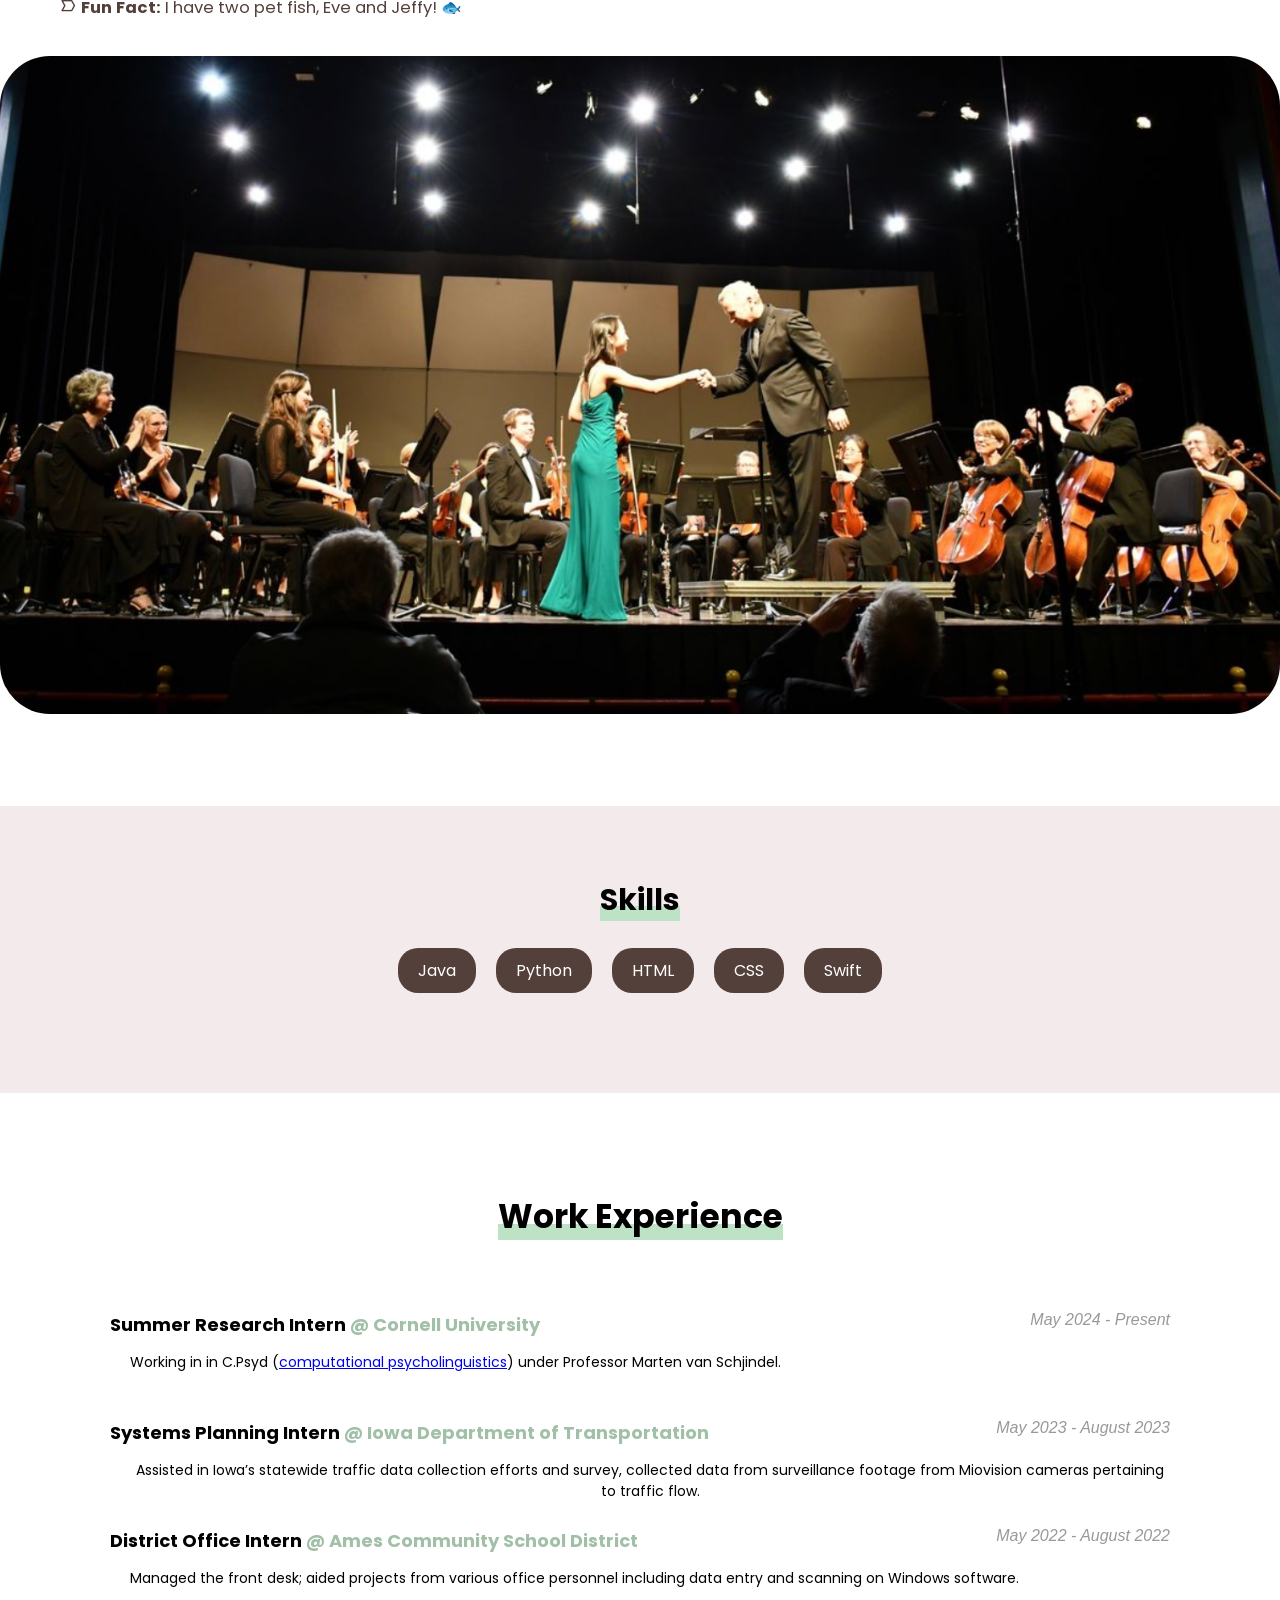
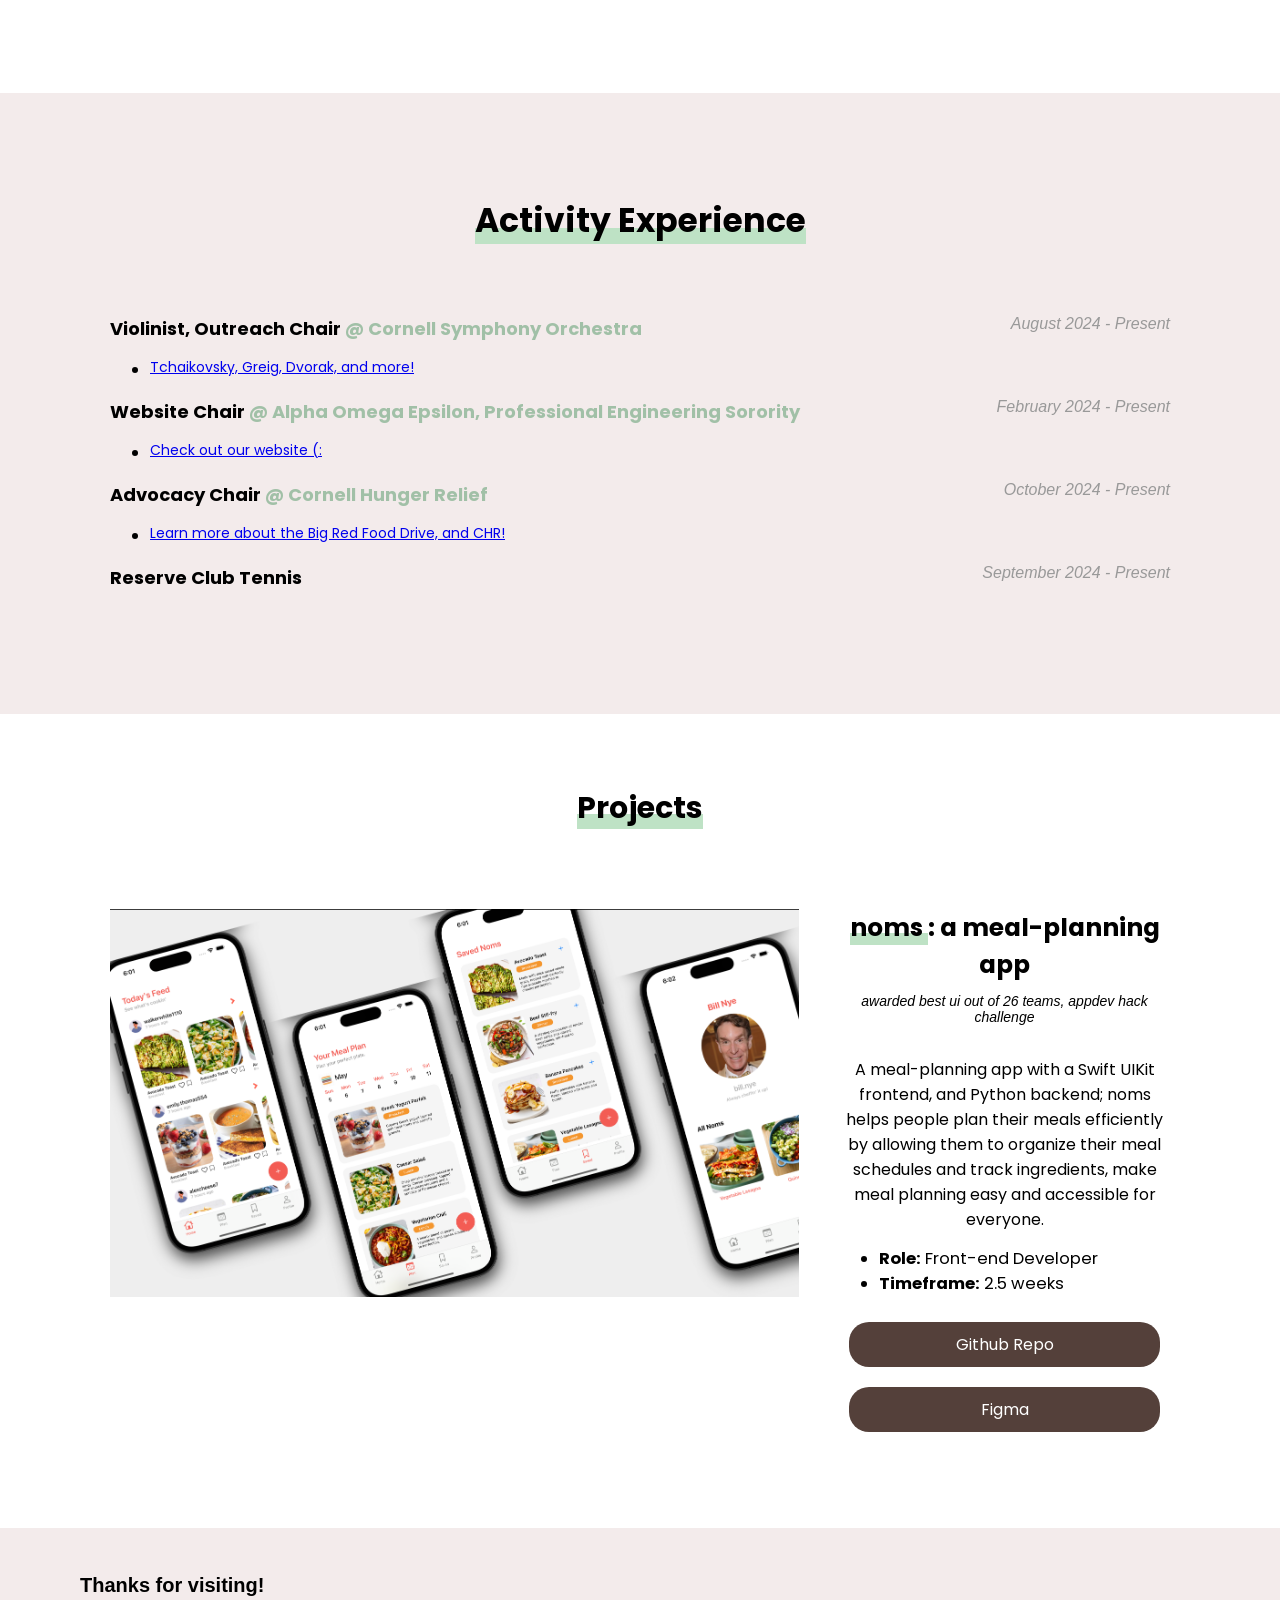
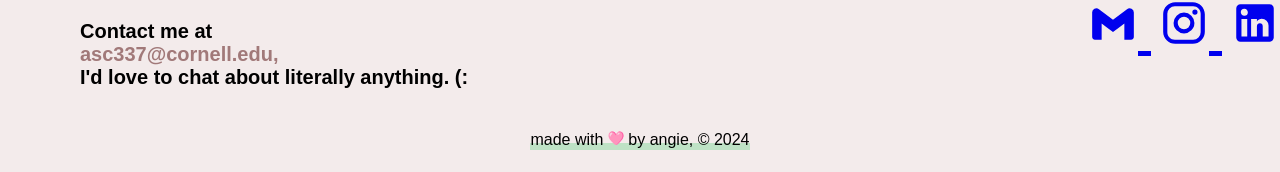
==== commit b7a2a533: "Updated image." ====
--- a/index.html
+++ b/index.html
@@ -43,10 +43,9 @@
                             <span class = "typed-text"> </span> <span class = "cursor typing">&nbsp;</span></h1>
                 </div>
                 <div class="image">
-                    <img src="assets/images/myself_.png"  alt="Profile Image" class = "round-borders"
-                    width = "400"
-                    height = "450">
-                    <img class = "border1" src="assets/images/capybara.png" alt="border" width = "300"
+                    <img src="assets/images/f24_headshot.png"  alt = "Profile Image" class = "round-borders" width = "1000"
+                    height = "1000">
+                    <img class = "border1" src="assets/images/capybara.png" alt = "border" width = "300"
                     height = "350">
 
                     <br>
@@ -74,7 +73,7 @@
         <div class = "margin">
             <p> 你好! I'm Angelina, a current second-year undergraduate student at Cornell University
                 pursuing a degree in computer science. Passionate about delving into <span class="highlight-green">diverse realms of computer science</span>, I'm enthusiastic about exploring innovative 
-                solutions in <span class="highlight-green">software development</span> and <span class="highlight-green">intersections in technology</span> to make a <span class="highlight-green">positive impact in communities</span>. 
+                solutions in <span class="highlight-green">software development</span> and its <span class="highlight-green">intersections in technology</span> to make a <span class="highlight-green">positive impact in communities</span>. 
                 <br>
                 <br> Outside of studies, I enjoy playing the violin ( 
                 <a href = "https://cisymphony.org/2023-young-artists/"> my music background</a> ), game pigeon word
@@ -108,7 +107,7 @@
                     <br>
                                 </ul>
             </div>
-            <div class = "image2">
+            <div>
                 <img src="assets/images/violin2.png"  alt="capybara2" class = "round-borders">
             </div>
             
@@ -198,7 +197,7 @@
                         class = "grey-text">&nbsp;August 2024 - Present </span></p>
                     <br>
                     <ul>
-                        <li><span style = "float: left; font-size: 14px"> <a href = "https://www.cuorchestra.org"> Tchaikovsky, Greig, Dvorak, and more! </a>  </span></li>
+                        <li><span style = "float: left; font-size: 14px"> <a href = "https://www.cuorchestra.org/board"> Tchaikovsky, Greig, Dvorak, and more! </a>  </span></li>
                     </ul>
                     <!-- <p style="margin-left: 20px;"><span style="float: left; font-size: 14px;"">Working in in C.Psyd under Professor Marten van Schjindel.</span></p> -->
                     <p><span style = "float: left; font-size: 18px;"><b>Website Chair </b> <span class = "green-text">@ Alpha Omega Epsilon, Professional Engineering Sorority</span> </span> <span
--- a/assets/css/styles.css
+++ b/assets/css/styles.css
@@ -60,6 +60,10 @@
   .beige-background {
     margin-top: 100px;
     background: #f3ebeb;
+    /* display: flex;
+    flex-direction: column;
+    justify-content: center;
+    align-items: center; */
   }
 
   .nav-icon {
@@ -101,7 +105,7 @@
     float: right;
     width: 30%;
     box-sizing: border-box;
-    margin-right: 2%;
+    /* margin-right: 2%; */
   }
 
   .image2 {
@@ -132,7 +136,7 @@
   .text {
     margin-top: 1%;
     float: left;
-    width: 60%;
+    width: 65%;
     padding: 20px;
     box-sizing: border-box;
     font-size: 110%;
@@ -159,7 +163,6 @@
   }
 
   /* capybara image */
-
   .border1 {
     position: absolute;
     top: 66%;
@@ -168,6 +171,14 @@
     float: right;
     width: 15%;
     box-sizing: border-box;
+  }
+
+  .button {
+    display: flex;
+      align-items: center;
+      justify-content: center;
+      height: 100vh;
+      margin: 0;
   }
 
   .button-container {
@@ -187,6 +198,39 @@
     font-size: 16px;
   }
 
+  .flex-container {
+    display: flex;
+    justify-content: space-between;
+    gap: 20px;
+    margin-top: 50px;
+  }
+
+  .text-experience {
+    flex: 1; 
+    min-width: 300px; 
+    padding: 20px;
+    box-sizing: border-box;
+  }
+
+  .experience-item {
+    display: flex;
+    justify-content: space-between;
+    margin-bottom: 10px;
+  }
+
+.company-name {
+    margin-left: 110px;
+    font-weight: bold;
+  }
+
+.work-date {
+    font-style: italic;
+  }
+
+  .experience-text {
+    margin-left: 110 px
+  }
+
   .green-text {
     color: #a1c0a7;
   font-weight: bold;
@@ -198,6 +242,7 @@
     font-size: 16px;
     font-style: italic;
   }
+
 
   .projects-container {
     display: flex;
@@ -223,7 +268,11 @@
   }
 
   .socials-icons {
-    padding-top: 25px;
+    /* flex: 0 0 30%;
+    max-width: 30%; */
+    /* padding-left: 20px; */
+    /* padding-left: 500px; */
+    padding-top: 20px;
     font-size: 50px;
     float: right;
   }
@@ -254,7 +303,7 @@
 
 .projects-text p {
     margin-top: -10px;
-} 
+}
 
 
 
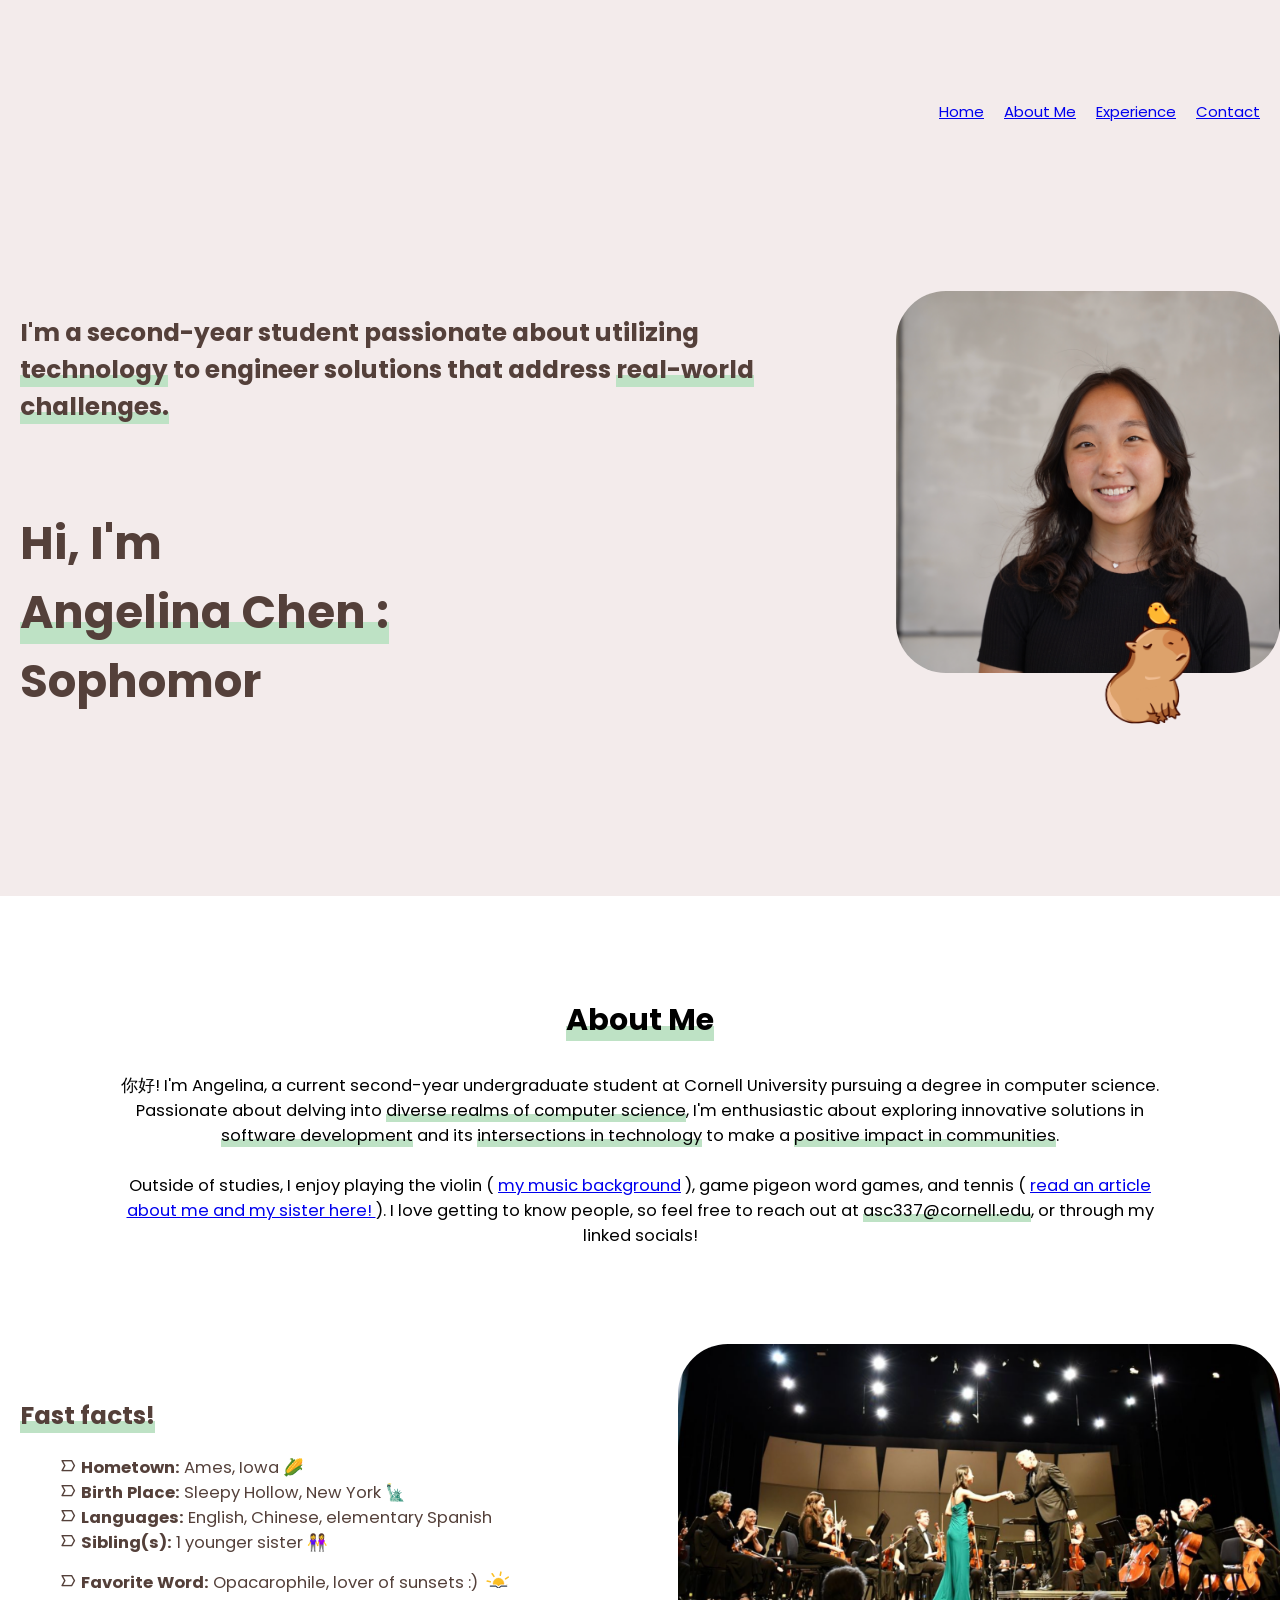
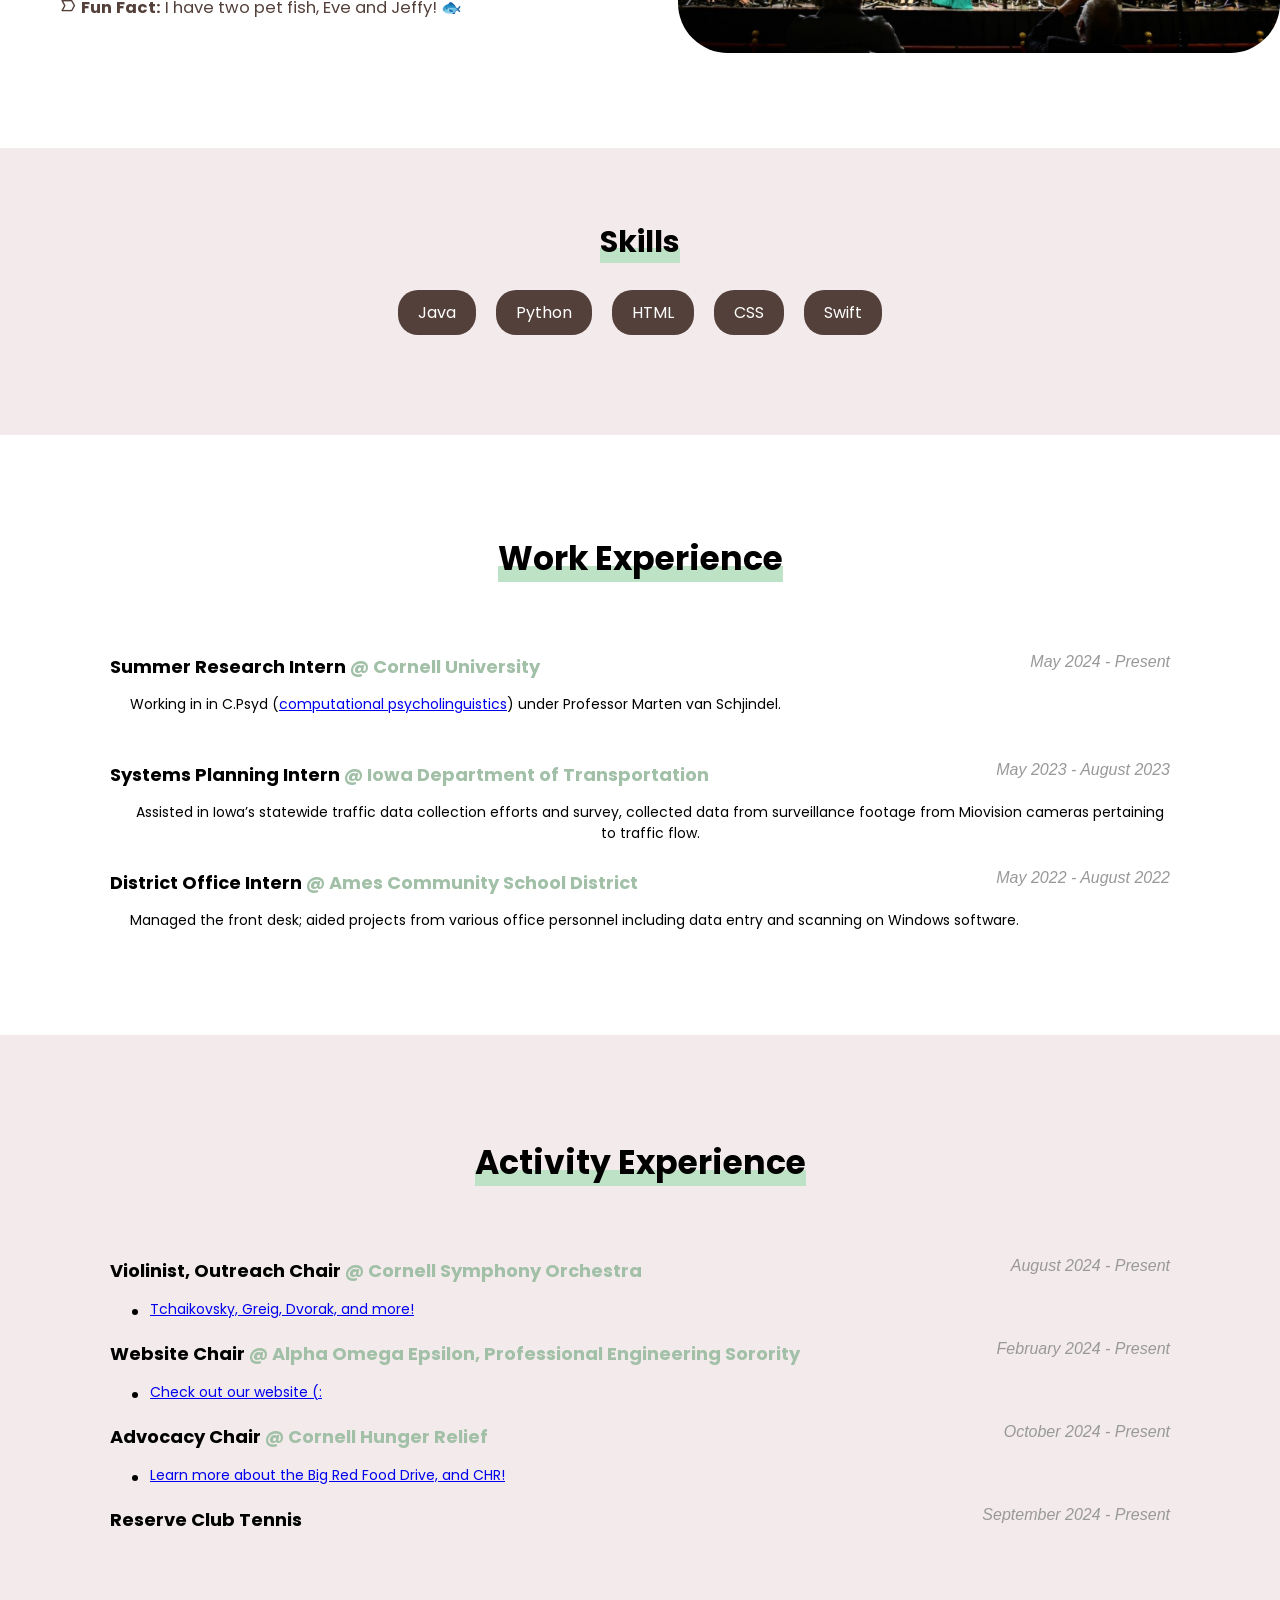
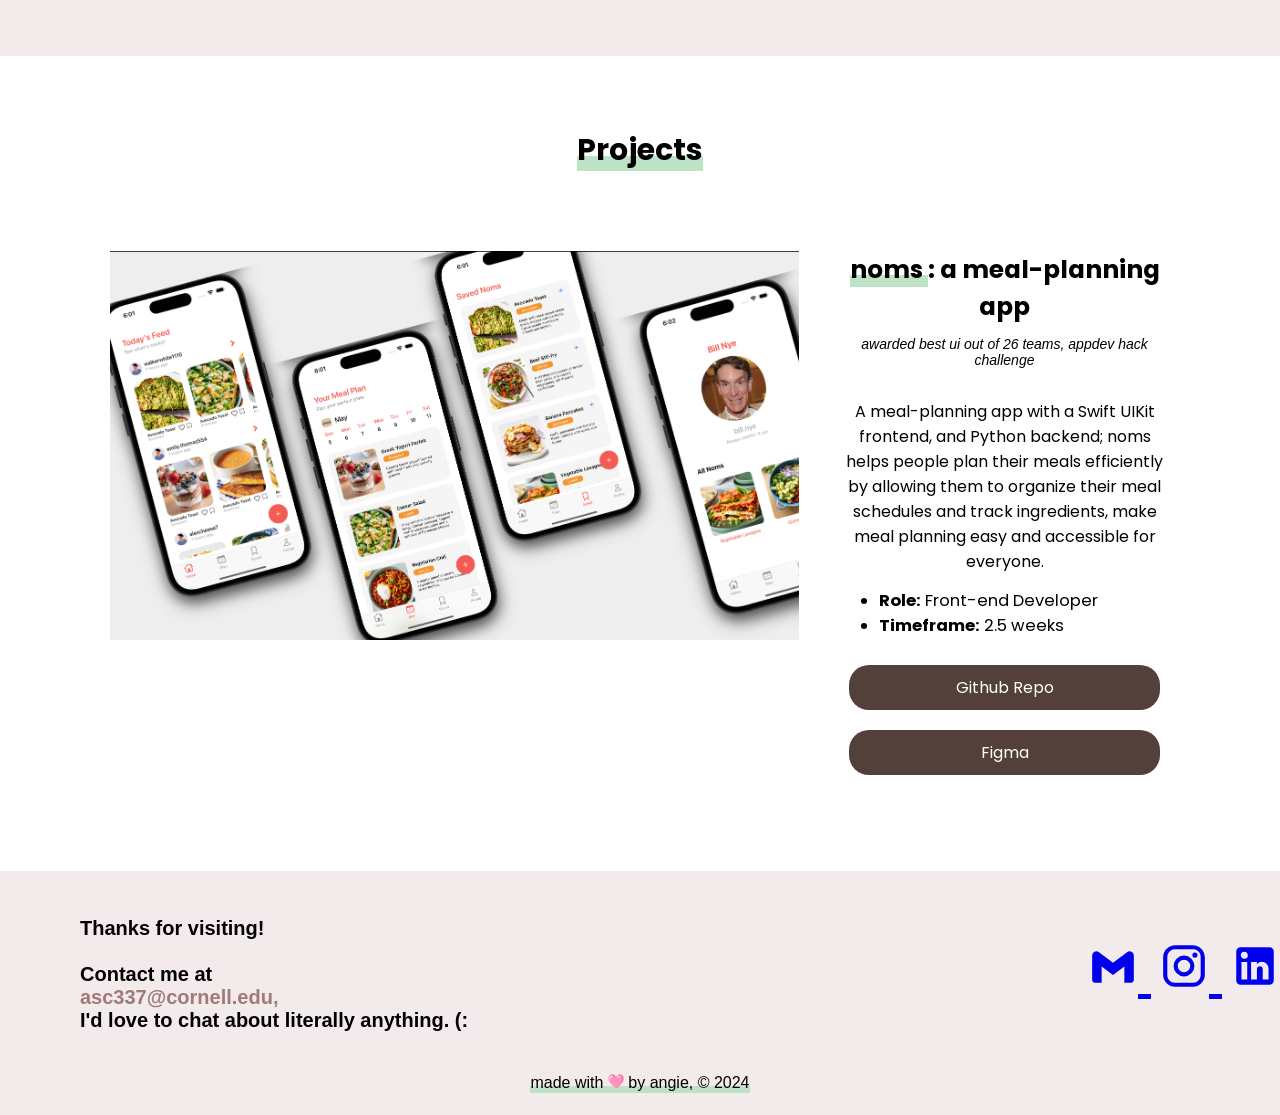
==== commit 1d2126fc: "Fixed image spacing" ====
--- a/index.html
+++ b/index.html
@@ -105,9 +105,9 @@
                     <br>
                     <i class='bx bx-tag-alt'></i> <b>Fun Fact:</b> I have two pet fish, Eve and Jeffy! 🐟</li>
                     <br>
-                                </ul>
-            </div>
-            <div>
+                </ul>
+            </div>
+            <div class = "image2">
                 <img src="assets/images/violin2.png"  alt="capybara2" class = "round-borders">
             </div>
             
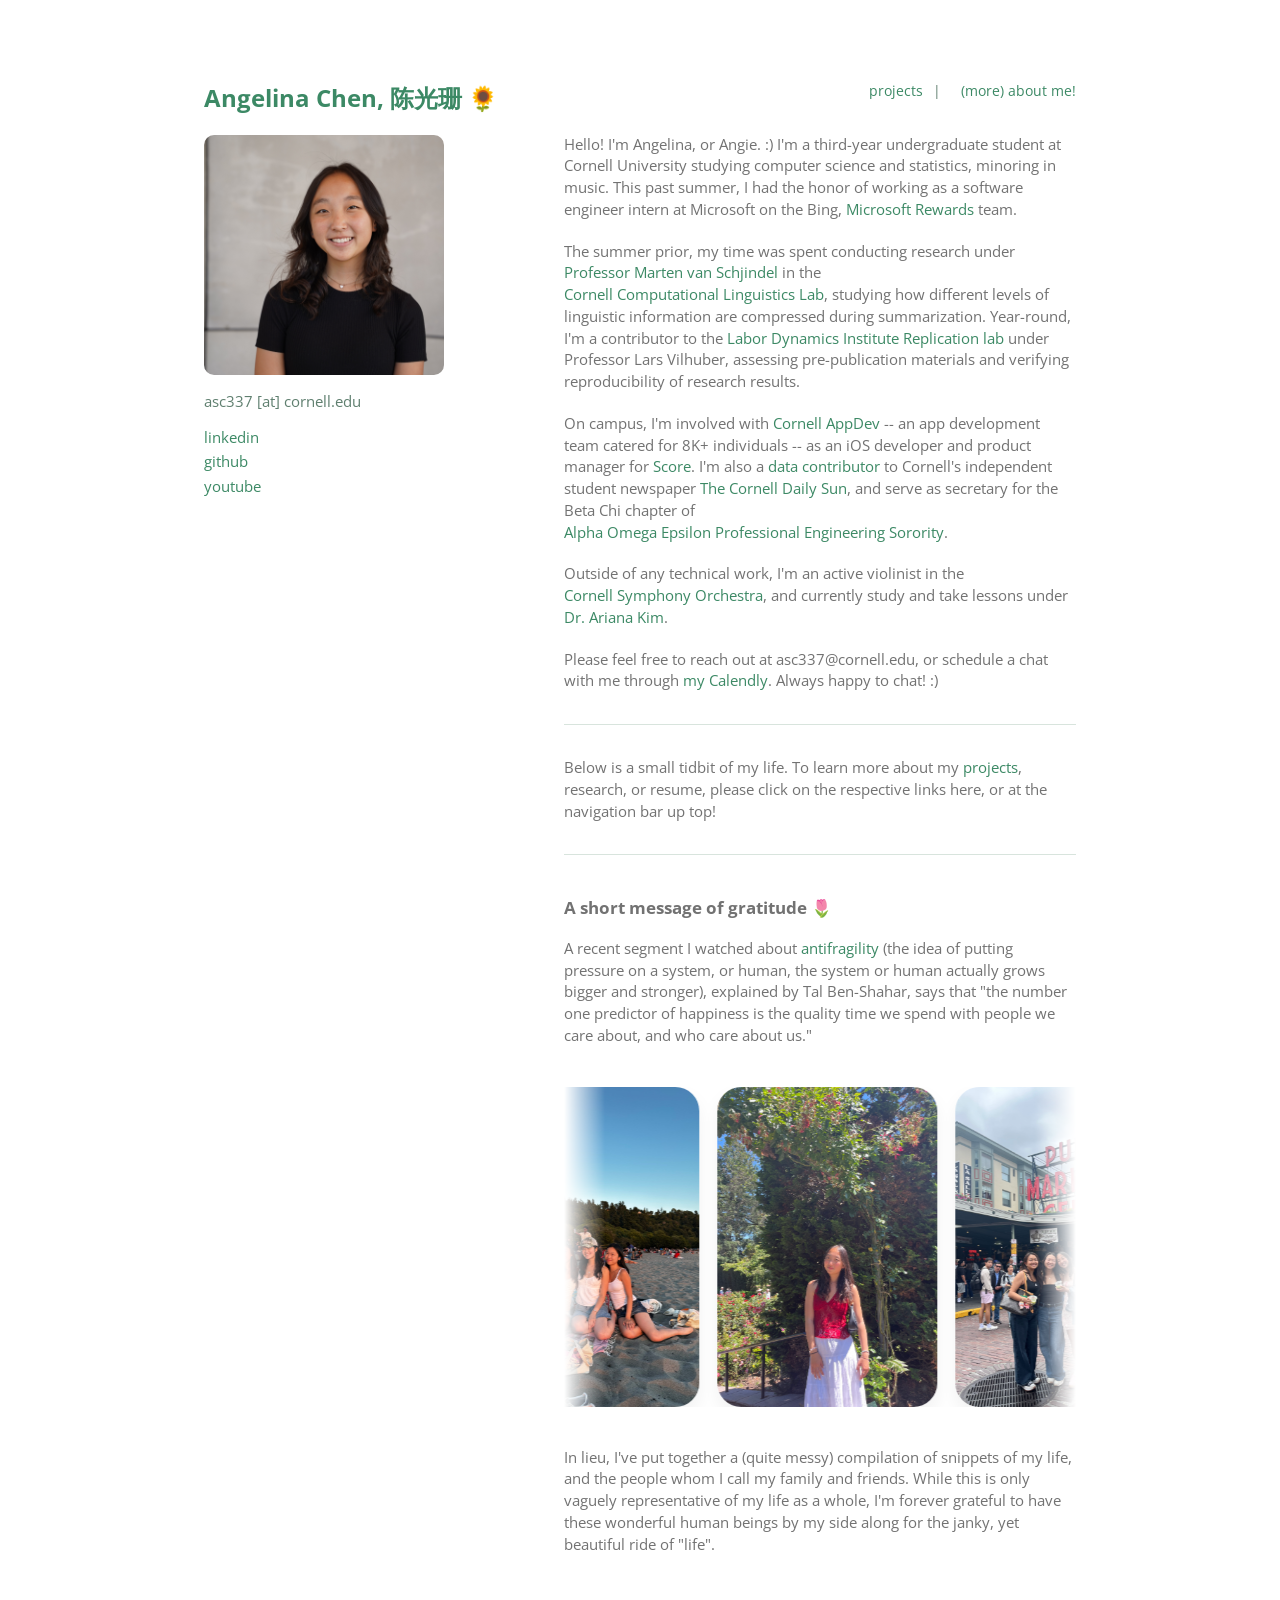
==== commit 64457f6e: "Updated version of personal website" ====
--- a/index.html
+++ b/index.html
@@ -1,315 +1,136 @@
-<html lang = "en">
-
-    <head class = "beige-background">
-        <meta charset="UTF-8">
-        <meta name="viewport" content="width=device-width, initial-scale=1.0">
-
-        <link rel="stylesheet" href="assets/css/styles.css">
-        <!-- <link rel="shortcut icon" type="image/png" href="assets/images/letter_a2.png"/> -->
-        <link rel="icon" type="image/png" href="assets/images/letter_a2.png">
-
-        <link href='https://cdn.jsdelivr.net/npm/boxicons@2.0.7/css/boxicons.min.css' rel='stylesheet'>
-        <link rel="stylesheet" href="https://use.fontawesome.com/releases/v5.15.2/css/all.css"
-        integrity="sha384-vSIIfh2YWi9wW0r9iZe7RJPrKwp6bG+s9QZMoITbCckVJqGCCRhc+ccxNcdpHuYu" crossorigin="anonymous">
-
-        <title> hi, i'm angelina! </title>
-    </head>
-
-    <!--Introduction--->
-
-    <body class = "beige-background">
-        
-        <div class="topnav">
-            <a class = "nav-icon" href="#home">Home</a>
-            <a class = "nav-icon" href="#about">About Me</a>
-            <a class = "nav-icon" href = "#experience"> Experience </a>
-            <a class = "nav-icon" href="#contact">Contact</a>
-        </div>
-
-        <br>
-        <br>
-        <br>
-
-        <section>
-            <br>
-            <br>
-            <br>
-            <div class = "container">
-                <div class = "text">
-                    <h1> I'm a second-year student passionate about utilizing <span class = "highlight-green">technology</span>
-                        to engineer solutions that address  <span class="highlight-green">real-world challenges.</span></h1>
-                        <br><h1 class = "introduction-name"> Hi, I'm <br>
-                            <span class = "highlight-green">Angelina Chen :</span><br>
-                            <span class = "typed-text"> </span> <span class = "cursor typing">&nbsp;</span></h1>
-                </div>
-                <div class="image">
-                    <img src="assets/images/f24_headshot.png"  alt = "Profile Image" class = "round-borders" width = "1000"
-                    height = "1000">
-                    <img class = "border1" src="assets/images/capybara.png" alt = "border" width = "300"
-                    height = "350">
-
-                    <br>
-                    <br>
-                    <br>
-                    <br>
-                    <br>
-
-                </div>
-               
-              </div>
-        
-              <br>
-
-        </section>
-
-        <!--About me section-->
-
-        <section class= "white-background" id="about">
-            <h2>
-                <font color="#ffffff"> Spacer </font> </h2>
-                <font color="#ffffff"> Spacer </font> </h2>
-            <h2 class = "titles"><span class="highlight-green">About Me</span></h2>
-        </div>
-        <div class = "margin">
-            <p> 你好! I'm Angelina, a current second-year undergraduate student at Cornell University
-                pursuing a degree in computer science. Passionate about delving into <span class="highlight-green">diverse realms of computer science</span>, I'm enthusiastic about exploring innovative 
-                solutions in <span class="highlight-green">software development</span> and its <span class="highlight-green">intersections in technology</span> to make a <span class="highlight-green">positive impact in communities</span>. 
-                <br>
-                <br> Outside of studies, I enjoy playing the violin ( 
-                <a href = "https://cisymphony.org/2023-young-artists/"> my music background</a> ), game pigeon word
-                games, and tennis (
-                <a href = "https://www.amestrib.com/story/sports/high-school/2023/04/28/chen-sisters-have-ames-girls-tennis-looking-tough-in-2023-hoping-for-spot-at-ighsau-state-tournament/70143528007/">read an article
-                    about me and my sister here! </a>). I love getting to know people, so feel free to reach out at <span class="highlight-green">asc337@cornell.edu</span>, or through my linked socials!</p>
-        </div>
-        
-        <br>
-        <br>
-        
-        <!--Facts about me!-->
-
-        <div class = "container">
-            <div class = "text2">
-                <h2><span class="highlight-green"> Fast facts!</span></h2>
-                <ul>
-                    <i class='bx bx-tag-alt'></i> <b>Hometown:</b> Ames, Iowa 🌽 </li>
-                    <br>
-                    <i class='bx bx-tag-alt'></i> <b>Birth Place:</b> Sleepy Hollow, New York 🗽 </li>
-                    <br> 
-                    <i class='bx bx-tag-alt'></i> <b>Languages:</b> English, Chinese, elementary Spanish</li>
-                    <br>
-                    <i class='bx bx-tag-alt'></i> <b>Sibling(s):</b> 1 younger sister 👭 </li>
-                    <br>
-                    <i class='bx bx-tag-alt'></i> <b>Favorite Word:</b> Opacarophile, lover of sunsets :) 
-                    <svg xmlns="http://www.w3.org/2000/svg" width="2em" height="2em" viewBox="0 -150 512 512"><defs><linearGradient id="meteoconsSunsetFill0" x1="150" x2="234" y1="119.2" y2="264.8" gradientUnits="userSpaceOnUse"><stop offset="0" stop-color="#fbbf24"/><stop offset=".5" stop-color="#fbbf24"/><stop offset="1" stop-color="#f59e0b"/></linearGradient><clipPath id="meteoconsSunsetFill1"><path fill="none" d="M512 306H296a21.5 21.5 0 0 0-14 5.3L256 334l-26-22.7a21.5 21.5 0 0 0-14-5.3H0V0h512Z"/></clipPath><symbol id="meteoconsSunsetFill2" viewBox="0 0 384 384"><circle cx="192" cy="192" r="84" fill="url(#meteoconsSunsetFill0)" stroke="#f8af18" stroke-miterlimit="10" stroke-width="6"/><path fill="none" stroke="#fbbf24" stroke-linecap="round" stroke-miterlimit="10" stroke-width="24" d="M192 61.7V12m0 360v-49.7m92.2-222.5l35-35M64.8 319.2l35.1-35.1m0-184.4l-35-35m254.5 254.5l-35.1-35.1M61.7 192H12m360 0h-49.7"><animateTransform additive="sum" attributeName="transform" dur="6s" repeatCount="indefinite" type="rotate" values="0 192 192; 45 192 192"/></path></symbol></defs><g clip-path="url(#meteoconsSunsetFill1)"><use width="384" height="384" href="#meteoconsSunsetFill2" transform="translate(64 100)"/></g><path fill="none" stroke="#374151" stroke-linecap="round" stroke-linejoin="round" stroke-width="18" d="M128 332h88l40 36l40-36h88"/></svg>
-                </li>
-                    <br>
-                    <i class='bx bx-tag-alt'></i> <b>Fun Fact:</b> I have two pet fish, Eve and Jeffy! 🐟</li>
-                    <br>
-                </ul>
-            </div>
-            <div class = "image2">
-                <img src="assets/images/violin2.png"  alt="capybara2" class = "round-borders">
-            </div>
-            
-        </div>
-
-        <br>
-        <br>
-        <br>
-        <br>
-
-        </section>
-
-        <!--Skills section -->
-
-        <section id = "skills">
-
-            <div>
-                <br>
-                <br>
-                <div>
-                    <h2 class = "titles"> <span class= "highlight-green"> Skills </span> </h2>
-                </div>
-
-                <div class="button-container">
-                    <a class="rounded-button">Java</a>
-                    <a class="rounded-button">Python</a>
-                    <a class="rounded-button">HTML</a>
-                    <a class="rounded-button">CSS</a>
-                    <a class="rounded-button">Swift</a>
-                  </div>
-
-            </div>
-        </section>
-
-        <section class= "white-background" id="experience">
-
-            <br>
-            <br>
-            <br>
-
-
-            <div class = "margin">
-                <h2 class = "titles"><span class="highlight-green">Work Experience</span></h2>
-                
-                <br>
-                <p><span style = "float: left; font-size: 18px;"><b>Summer Research Intern </b><span class = "green-text"> @ Cornell University</span> </span> <span
-                    class = "grey-text">&nbsp;May 2024 - Present </span></p>
-                <br>
-                <p style="margin-left: 20px;"><span style="float: left; font-size: 14px;"">Working in in C.Psyd (<a href = "https://c-psyd.github.io">computational psycholinguistics</a>) under Professor Marten van Schjindel.</span></p>
-                <br>
-                <br>
-                <p><span style = "float: left; font-size: 18px;"><b>Systems Planning Intern </b> <span class = "green-text">@ Iowa Department of Transportation</span> </span> <span
-                    class = "grey-text">&nbsp;May 2023 - August 2023 </span></p>
-                <br>
-                <p style="margin-left: 20px;"><span style="float: left; font-size: 14px;"">Assisted in Iowa’s statewide traffic data collection efforts and survey, collected data from surveillance footage 
-                    from Miovision cameras pertaining to traffic flow.</span></p>
-                <br>
-                <br>
-                <p><span style = "float: left; font-size: 18px;"><b>District Office Intern </b><span class = "green-text">@ Ames Community School District</span> </span> <span
-                    class = "grey-text">&nbsp;May 2022 - August 2022 </span></p>
-                    <br>
-                    <p style="margin-left: 20px;"><span style="float: left; font-size: 14px;"">
-                        Managed the front desk; aided projects from various office personnel including data entry and scanning on Windows software.
-                    </span></p>
-                <br>
-                <br>
-                <br>
-                <br>
-                <br>
-
-            </div>
-
-
-        </div>
-        </section>
-
-
-        <section id = "activity">
-            <br>
-            <div class = "margin">
-                <div>
-                    <h2 class = "titles"> <span class= "highlight-green"> Activity Experience </span> </h2>
-                </div>
-
-                    <br>
-                    <p><span style = "float: left; font-size: 18px;"><b>Violinist, Outreach Chair </b><span class = "green-text"> @ Cornell Symphony Orchestra </span> </span> <span
-                        class = "grey-text">&nbsp;August 2024 - Present </span></p>
-                    <br>
-                    <ul>
-                        <li><span style = "float: left; font-size: 14px"> <a href = "https://www.cuorchestra.org/board"> Tchaikovsky, Greig, Dvorak, and more! </a>  </span></li>
-                    </ul>
-                    <!-- <p style="margin-left: 20px;"><span style="float: left; font-size: 14px;"">Working in in C.Psyd under Professor Marten van Schjindel.</span></p> -->
-                    <p><span style = "float: left; font-size: 18px;"><b>Website Chair </b> <span class = "green-text">@ Alpha Omega Epsilon, Professional Engineering Sorority</span> </span> <span
-                        class = "grey-text">&nbsp;February 2024 - Present </span></p>
-                    <br>
-                    <ul>
-                        <li><span style = "float: left; font-size: 14px"> <a href = "https://aoecornell.com"> Check out our website (:</a>  </span></li>
-                    </ul>
-                    <!-- <p style="margin-left: 20px;"><span style="float: left; font-size: 14px;"">Assisted in Iowa’s statewide traffic data collection efforts and survey, collected data from surveillance footage 
-                        from Miovision cameras pertaining to traffic flow.</span></p> -->
-                    <p><span style = "float: left; font-size: 18px;"><b>Advocacy Chair </b> <span class = "green-text">@ Cornell Hunger Relief</span> </span> <span
-                        class = "grey-text">&nbsp;October 2024 - Present </span></p>
-                    <br>
-                    <ul>
-                        <li><span style = "float: left; font-size: 14px"> <a href = "https://cornell.campusgroups.com/chrp/home/"> Learn more about the Big Red Food Drive, and CHR! </a>  </span></li>
-                    </ul>
-                    <p><b><span style = "float: left; font-size: 18px;">Reserve Club Tennis </span> </b> <span
-                        class = "grey-text">&nbsp;September 2024 - Present </span></p>
-                    <br>
-                    <br>
-
-
-            </div>
-        </section>
-
-        
-        <section class= "white-background" id="projects">
-            <br>
-            <br>
-
-
-            <div>
-                <h2 class = "titles"> <span class= "highlight-green"> Projects </span> </h2>
-            </div>
-            <br>
-
-            <div class = "margin">
-                <div class="projects-container">
-                    <div class = "projects-image">
-                        <img src="assets/images/noms_ss.png">
-                    </div>
-                    <div class = "projects-text">
-                        <h2><span class = "highlight-green"> noms </span>: a meal-planning app</h2>
-                        <p><span style = "font-size: 14px"><i>awarded best ui out of 26 teams, appdev hack challenge</i></span></p>
-                        <br>
-                        <p style = "float: left; font-size: 16px">A meal-planning app with a Swift UIKit frontend, and Python backend; noms helps people plan their meals efficiently by allowing them to organize their meal schedules and track ingredients, 
-                            make meal planning easy and accessible for everyone.</p>
-                        <ul style = "margin-top: -2px">
-                            <li style = "float:left">
-                                <b>Role:</b> Front-end Developer
-                            </li>
-                            <br>
-                            <li style = "float:left">
-                                <b>Timeframe:</b> 2.5 weeks
-                            </li>
-
-                        </ul>
-                        <a href = "https://github.com/angelinaa-chen/noms_"; class="rounded-button"; style = "margin-top: 10px">Github Repo</a>
-                        <br>
-                        <a href = "https://www.figma.com/design/D7OjZYVLTsXZk6HIoNmPtB/HACK-CHALLENGE---NOMS?node-id=1-4&t=ofI1ltmIpyGjyYMt-0"; class="rounded-button"; style = "margin-top: -5px">Figma</a>
-
-                    </div>
-                </div>
-
-            </div>
-            
-
-
-        </div>
-        <br>
-        <br>
-        </section>
-        
-        <br>
-        <br>
-        
-        <!-- Thank-you note + socials! -->
-
-        <section>
-                <div class = "socials-container">
-                    <div class = "socials-text">
-                        Thanks for visiting!
-                        <br>
-                        <br>
-                        Contact me at <span style = "color: #a17979">asc337@cornell.edu, </span> I'd love to chat about literally anything. (:
-
-                    </div>
-                    <div class = "socials-icons">
-                        <a href="mailto:asc337@cornell.edu">
-                        <svg xmlns="http://www.w3.org/2000/svg" width="1em" height="1em" viewBox="0 0 24 24"><path d="M18.73 5.41l-1.28 1L12 10.46L6.55 6.37l-1.28-1A2 2 0 0 0 2 7.05v11.59A1.36 1.36 0 0 0 3.36 20h3.19v-7.72L12 16.37l5.45-4.09V20h3.19A1.36 1.36 0 0 0 22 18.64V7.05a2 2 0 0 0-3.27-1.64z" fill="currentColor"/></svg>
-                        </a>
-                        <span style = "padding-left: 8px; padding-top: 100px;">
-                        <a href="https://www.instagram.com/angelinaa.chen/">
-                        <svg xmlns="http://www.w3.org/2000/svg" width="1em" height="1em" viewBox="0 0 24 24"><path fill="currentColor" d="M7.8 2h8.4C19.4 2 22 4.6 22 7.8v8.4a5.8 5.8 0 0 1-5.8 5.8H7.8C4.6 22 2 19.4 2 16.2V7.8A5.8 5.8 0 0 1 7.8 2m-.2 2A3.6 3.6 0 0 0 4 7.6v8.8C4 18.39 5.61 20 7.6 20h8.8a3.6 3.6 0 0 0 3.6-3.6V7.6C20 5.61 18.39 4 16.4 4zm9.65 1.5a1.25 1.25 0 0 1 1.25 1.25A1.25 1.25 0 0 1 17.25 8A1.25 1.25 0 0 1 16 6.75a1.25 1.25 0 0 1 1.25-1.25M12 7a5 5 0 0 1 5 5a5 5 0 0 1-5 5a5 5 0 0 1-5-5a5 5 0 0 1 5-5m0 2a3 3 0 0 0-3 3a3 3 0 0 0 3 3a3 3 0 0 0 3-3a3 3 0 0 0-3-3"/></svg>
-                        </a>
-                        </span>
-                        <a href="https://www.linkedin.com/in/angelina-chen-910b71279/">
-                        <span style = "padding-left: 8px; padding-top: 10px;"></span>
-                        <svg xmlns="http://www.w3.org/2000/svg" width="1em" height="1em" viewBox="0 0 24 24"><path fill="currentColor" d="M19 3a2 2 0 0 1 2 2v14a2 2 0 0 1-2 2H5a2 2 0 0 1-2-2V5a2 2 0 0 1 2-2zm-.5 15.5v-5.3a3.26 3.26 0 0 0-3.26-3.26c-.85 0-1.84.52-2.32 1.3v-1.11h-2.79v8.37h2.79v-4.93c0-.77.62-1.4 1.39-1.4a1.4 1.4 0 0 1 1.4 1.4v4.93zM6.88 8.56a1.68 1.68 0 0 0 1.68-1.68c0-.93-.75-1.69-1.68-1.69a1.69 1.69 0 0 0-1.69 1.69c0 .93.76 1.68 1.69 1.68m1.39 9.94v-8.37H5.5v8.37z"/></svg>
-                        </a>
-                        </span>
-                    </div>
-                </div>
-            
-            <center><span class = "highlight-green"><span style = "font-size: 16px; font-weight: lighter">made with
-                <svg xmlns="http://www.w3.org/2000/svg" width="1em" height="1em" viewBox="0 -12 128 128"><path fill="#ff94bd" d="M93.99 8.97c-21.91 0-29.96 22.39-29.96 22.39s-7.94-22.39-30-22.39c-16.58 0-35.48 13.14-28.5 43.01s58.56 67.08 58.56 67.08s51.39-37.21 58.38-67.08c6.98-29.87-10.56-43.01-28.48-43.01"/><path fill="#ff61a9" d="M30.65 11.2c17.2 0 25.74 18.49 28.5 25.98c.39 1.07 1.88 1.1 2.33.06L64 31.35C60.45 20.01 50.69 8.97 34.03 8.97c-6.9 0-14.19 2.28-19.86 7.09c5.01-3.29 10.88-4.86 16.48-4.86m63.34-2.23c-5.29 0-9.77 1.54-13.53 3.85c2.64-1.02 5.56-1.62 8.8-1.62c16.21 0 30.72 12.29 24.17 40.7c-5.62 24.39-38.46 53.98-48.49 65.27c-.64.72-.86 1.88-.86 1.88s51.39-37.21 58.38-67.08c6.99-29.86-11.89-43-28.47-43"/><path fill="#f9d2e1" d="M17.04 24.82c3.75-4.68 10.45-8.55 16.13-4.09c3.07 2.41 1.73 7.35-1.02 9.43c-4 3.04-7.48 4.87-9.92 9.63c-1.46 2.86-2.34 5.99-2.79 9.18c-.18 1.26-1.83 1.57-2.45.46c-4.22-7.48-5.42-17.78.05-24.61m60.12 9.84c-1.76 0-3-1.7-2.36-3.34c1.19-3.02 2.73-5.94 4.58-8.54c2.74-3.84 7.95-6.08 11.25-3.75c3.38 2.38 2.94 7.14.57 9.44c-5.09 4.93-11.51 6.19-14.04 6.19"/></svg>
-                by angie, © 2024
-            </span></span></center>
-            <br>
-        </section>        
-
-        <script src="assets/js/typer.js"></script>
-
-    </body>
-</html>+<!DOCTYPE html>
+<html lang="en">
+<head>
+  <meta charset="UTF-8" />
+  <meta name="viewport" content="width=device-width, initial-scale=1.0" />
+  <link rel="preconnect" href="https://fonts.googleapis.com">
+  <link rel="preconnect" href="https://fonts.gstatic.com" crossorigin>
+  <link href="https://fonts.googleapis.com/css2?family=Open+Sans:wght@400;600;700&display=swap" rel="stylesheet">
+  <title>Angelina Chen</title>
+  <link rel="stylesheet" href="styles.css" />
+</head>
+
+<body>
+  <main class="layout">
+
+    <aside class="sidebar">
+      <h1>Angelina Chen, 陈光珊 🌻</h1>
+
+      <div class="profile-photo">
+        <img src="assets/angelina.JPG" alt="Photo of Angelina" />
+      </div>
+
+      <p class="email">asc337 [at] cornell.edu</p>
+
+      <div class="sidebar-links">
+        <a href="https://www.linkedin.com/in/angelina-chenn/">linkedin</a>
+        <a href="https://github.com/angelinaa-chen">github</a>
+        <a href="https://www.youtube.com/@angelinachen07">youtube</a>
+      </div>
+    </aside>
+
+    <section class="content">
+      <nav class="top-nav">
+        <a href="projects.html">projects</a>
+        <span>|</span>
+        <a href="aboutme.html">(more) about me!</a>
+      </nav>
+
+      <p>
+        Hello! I'm Angelina, or Angie. :)
+        I'm a third-year undergraduate student at Cornell University studying computer science and statistics, minoring in music.
+        This past summer, I had the honor of working as a software engineer intern at Microsoft on the Bing,
+        <a href="https://www.microsoft.com/en-us/rewards/about">Microsoft Rewards</a> team.
+      </p>
+
+      <p>
+        The summer prior, my time was spent conducting research under
+        <a href="https://linguistics.cornell.edu/marten-van-schijndel">Professor Marten van Schjindel</a>
+        in the
+        <a href="https://conf.ling.cornell.edu/compling/">Cornell Computational Linguistics Lab</a>,
+        studying how different levels of linguistic information are compressed during summarization.
+        Year-round, I'm a contributor to the
+        <a href="https://www.ilr.cornell.edu/labor-dynamics-institute/ldi-replication-lab">
+          Labor Dynamics Institute Replication lab
+        </a>
+        under Professor Lars Vilhuber, assessing pre-publication materials and verifying reproducibility of research results.
+      </p>
+
+      <p>
+        On campus, I'm involved with
+        <a href="https://www.cornellappdev.com">Cornell AppDev</a>
+        -- an app development team catered for 8K+ individuals --
+        as an iOS developer and product manager for
+        <a href="https://apps.apple.com/us/app/score-cornell-sports/id6742861913">Score</a>.
+        I'm also a
+        <a href="https://www.cornellsun.com/staff/angelina-chen">data contributor</a>
+        to Cornell's independent student newspaper
+        <a href="https://www.cornellsun.com">The Cornell Daily Sun</a>,
+        and serve as secretary for the Beta Chi chapter of
+        <a href="https://aoecornell.com">Alpha Omega Epsilon Professional Engineering Sorority</a>.
+      </p>
+
+      <p>
+        Outside of any technical work, I'm an active violinist in the
+        <a href="https://www.cuorchestra.org">Cornell Symphony Orchestra</a>,
+        and currently study and take lessons under
+        <a href="https://music.cornell.edu/ariana-kim">Dr. Ariana Kim</a>.
+        <!-- I'm also an
+        <a href="https://www.amestrib.com/story/sports/high-school/2023/04/28/chen-sisters-have-ames-girls-tennis-looking-tough-in-2023-hoping-for-spot-at-ighsau-state-tournament/70143528007/">
+          avid tennis player
+        </a>,
+        and currently play as part of the
+        <a href="https://www.instagram.com/cornellreservetennis/?hl=en">
+          Cornell Reserve Tennis Club
+        </a>. -->
+      </p>
+
+      <p>
+        Please feel free to reach out at asc337@cornell.edu, or schedule a chat with me through
+        <a href="https://calendly.com/asc337-cornell/coffee-chats-clone">my Calendly</a>.
+        Always happy to chat! :)
+      </p>
+
+      <div class="line"></div>
+
+      <p>
+        Below is a small tidbit of my life. To learn more about my <a href="projects.html">projects</a>, research, or resume,
+        please click on the respective links here, or at the navigation bar up top!
+      </p>
+
+      <div class="line"></div>
+
+      <h3>A short message of gratitude 🌷</h3>
+
+      <p>
+        A recent segment I watched about
+        <a href="https://www.youtube.com/watch?v=e-or_D-qNqM">antifragility</a>
+        (the idea of putting pressure on a system, or human, the system or human actually grows bigger and stronger),
+        explained by Tal Ben-Shahar, says that
+        "the number one predictor of happiness is the quality time we spend with people we care about,
+        and who care about us."
+      </p>
+
+      <div class="carousel" data-speed="55">
+        <div class="track">
+        <div class="tile"><img src="assets/p1.jpeg" alt=""></div>
+        <div class="tile"><img src="assets/p2.jpeg" alt=""></div>
+        <div class="tile"><img src="assets/p3.jpeg" alt=""></div>
+        <div class="tile"><img src="assets/p4.jpeg" alt=""></div>
+        <div class="tile"><img src="assets/p5.jpeg" alt=""></div>
+        <div class="tile"><img src="assets/p6.jpeg" alt=""></div>
+        </div>
+      </div>
+
+      <p>
+        In lieu, I've put together a (quite messy) compilation of snippets of my life,
+        and the people whom I call my family and friends. While this is only vaguely representative of my life as a whole,
+        I'm forever grateful to have these wonderful human beings by my side along for the janky,
+        yet beautiful ride of "life".
+      </p>
+
+    </section>
+  </main>
+  <script src="js/main.js"></script>
+</body>
+</html>
--- a/styles.css
+++ b/styles.css
@@ -0,0 +1,203 @@
+:root {
+  --text-green: #727272;
+  --accent-green: #3c8965;
+  --muted-green: #5f7f6f;
+  --border-green: #d8e4dd;
+  --bg-white: #ffffff;
+}
+
+/* Base */
+*,
+*::before,
+*::after {
+  box-sizing: border-box;
+}
+
+body {
+  margin: 0;
+  padding-top: 1.5rem;
+  background: var(--bg-white);
+  color: var(--text-green);
+  font-family: "Open Sans", -apple-system, BlinkMacSystemFont,
+    "Segoe UI", Roboto, Helvetica, Arial, sans-serif;
+  font-size: 14.5px;
+  line-height: 1.5;
+}
+
+a {
+  color: var(--accent-green);
+  text-decoration: none;
+  font-weight: 400;
+  display: inline-block;
+}
+
+a::before {
+  content: attr(data-text);
+  font-weight: 600;
+  visibility: hidden;
+  height: 0;
+  overflow: hidden;
+  display: block;
+}
+
+a:hover {
+  font-weight: 550;
+  /* text-decoration: underline; */
+}
+
+/* Layout */
+.layout {
+  max-width: 1000px;
+  margin: 3.5rem auto;
+  padding: 0 4rem;
+  display: grid;
+  grid-template-columns: 360px 1fr;
+}
+
+/* Sidebar */
+.sidebar {
+  position: sticky;
+  top: 2.5rem;
+  align-self: start;
+}
+
+.sidebar h1 {
+  margin: 0 0 1.2rem 0;
+  font-size: 1.5rem;
+  color: var(--accent-green);
+}
+
+.profile-photo {
+  max-width: 240px;
+  aspect-ratio: 1 / 1;
+  overflow: hidden;
+  border-radius: 10px;
+  margin-bottom: 0.9rem;
+}
+
+.profile-photo img {
+  width: 100%;
+  height: 100%;
+  object-fit: cover;
+  display: block;
+}
+
+.sidebar .email {
+  margin: 0.6rem 0 0.8rem;
+  font-size: 0.95rem;
+  color: var(--muted-green);
+}
+
+.sidebar-links a {
+  display: block;
+  font-size: 0.95rem;
+  line-height: 1.6;
+}
+
+/* Top Navigation */
+.top-nav {
+  text-align: right;
+  font-size: 0.9rem;
+  margin-bottom: 2rem;
+}
+
+.top-nav a {
+  margin-left: 0.6rem;
+  font-weight: 400;
+}
+
+.top-nav a:hover {
+  font-weight: 600;
+  text-decoration: none;
+}
+
+.top-nav span {
+  margin: 0 0.4rem;
+  color: var(--muted-green);
+}
+
+/* Content */
+.content {
+  max-width: 700px;
+}
+
+.content p {
+  margin-bottom: 1.25rem;
+}
+
+.content h1 {
+  margin-top: 0;
+}
+
+.content h3 {
+  margin-top: 2.5rem;
+}
+
+/* Dividers & Spacing */
+.line {
+  border-top: 1px solid var(--border-green);
+  margin: 2rem 0;
+}
+
+.spacer {
+  height: 1.5rem;
+}
+
+/* Carousel */
+.carousel {
+  position: relative;
+  overflow: hidden;
+  margin: 2.5rem 0;
+  mask-image: linear-gradient(
+    to right,
+    transparent 0,
+    #000 8%,
+    #000 92%,
+    transparent 100%
+  );
+}
+
+.carousel .track {
+  display: flex;
+  gap: 18px;
+  will-change: transform;
+}
+
+.tile {
+  flex: 0 0 220px;
+  height: 320px;
+  border-radius: 24px;
+  background: #fff;
+  box-shadow: 0 10px 20px rgba(0, 0, 0, 0.06);
+  display: flex;
+  align-items: center;
+  justify-content: center;
+  overflow: hidden;
+}
+
+.tile img {
+  width: 100%;
+  height: 100%;
+  object-fit: cover;
+}
+
+/* Mobile */
+@media (max-width: 900px) {
+  .layout {
+    grid-template-columns: 1fr;
+    padding: 0 1.5rem;
+    gap: 2rem;
+  }
+
+  .top-nav {
+    text-align: left;
+  }
+
+  .sidebar {
+    position: static;
+  }
+
+  .profile-photo {
+    max-width: 180px;
+  }
+}
